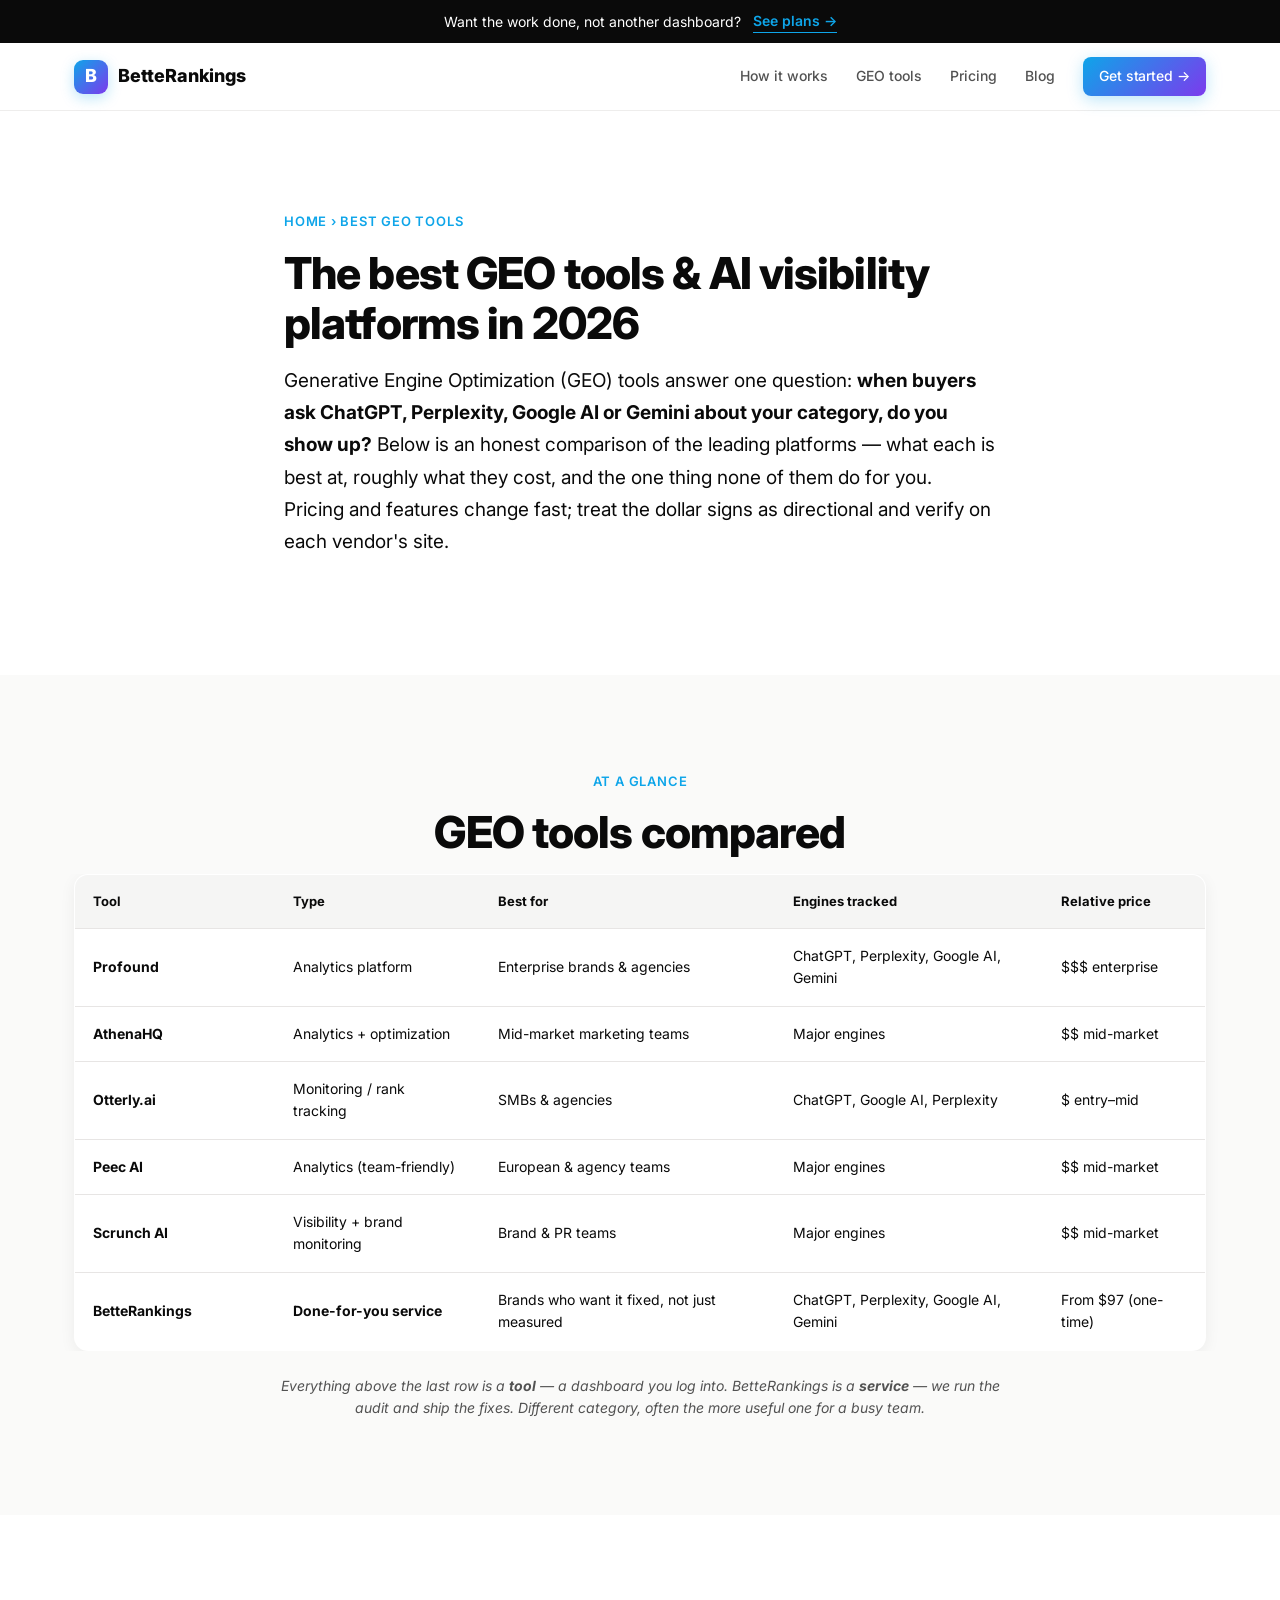
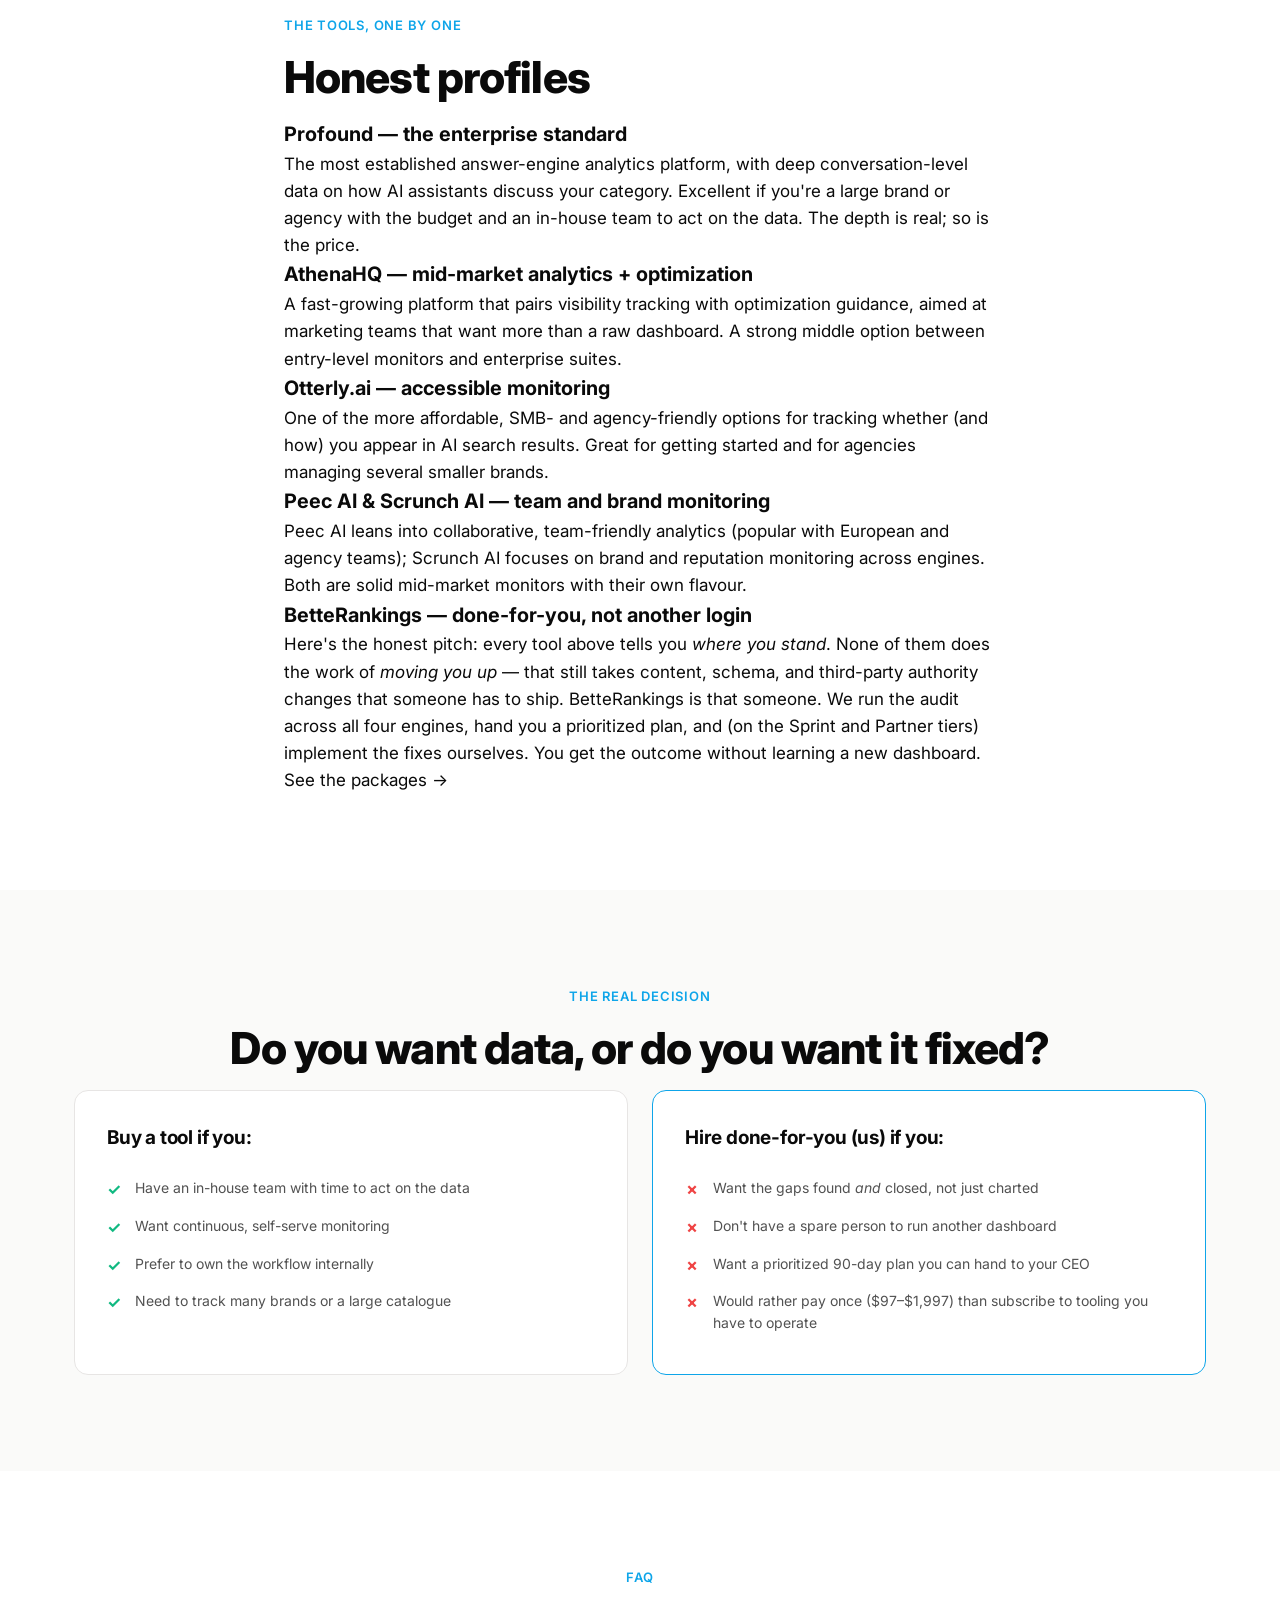
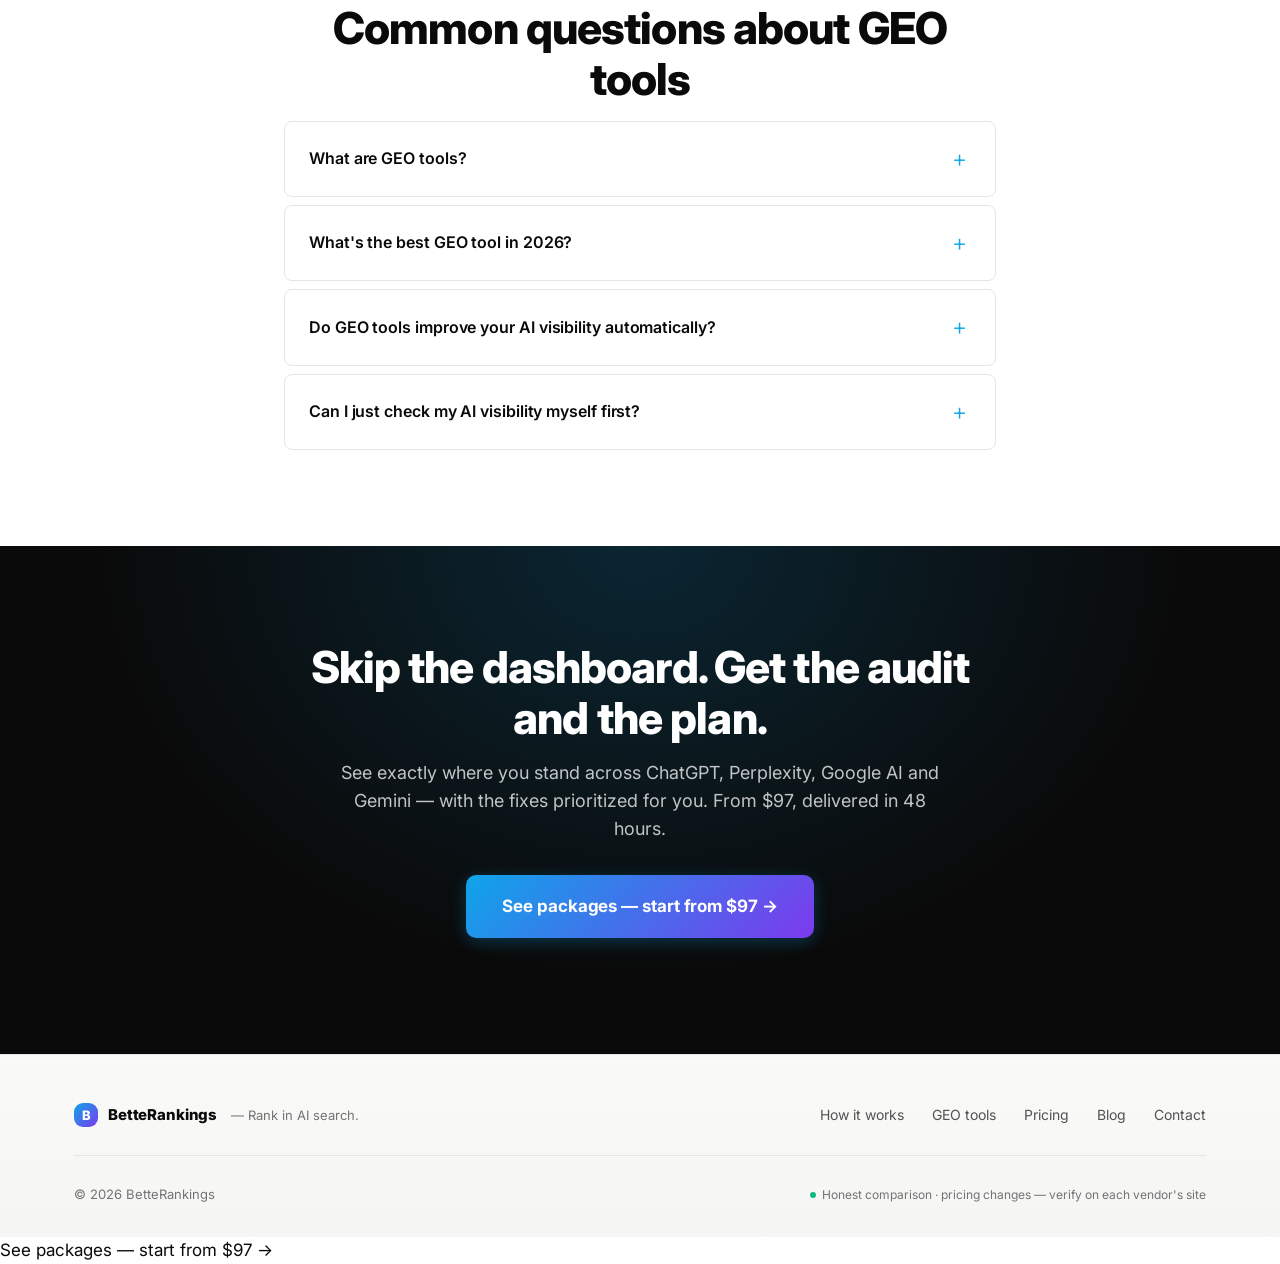
==== best-geo-tools/index.html @ 77aa75f7 "Add /best-geo-tools/ comparison hub (money page targeting 'best GEO tools' + competitor-alternative " ====
<!DOCTYPE html>
<html lang="en">
<head>
  <meta charset="UTF-8">
  <meta name="viewport" content="width=device-width, initial-scale=1.0">

  <title>Best GEO Tools &amp; AI Visibility Platforms in 2026 (Compared) | BetteRankings</title>
  <meta name="description" content="An honest comparison of the best GEO tools and AI visibility platforms in 2026 — Profound, AthenaHQ, Otterly, Peec AI, Scrunch and more — plus when a done-for-you service beats a dashboard.">
  <meta name="keywords" content="best GEO tools, AI visibility tools, generative engine optimization software, GEO platform, AI search monitoring, Profound alternative, Otterly alternative, AthenaHQ alternative">
  <meta name="author" content="Nabin Thakur">
  <meta name="robots" content="index, follow, max-image-preview:large">
  <link rel="canonical" href="https://betterankings.com/best-geo-tools/">
  <meta name="theme-color" content="#0EA5E9">

  <meta property="og:type" content="article">
  <meta property="og:site_name" content="BetteRankings">
  <meta property="og:title" content="Best GEO Tools &amp; AI Visibility Platforms in 2026 (Compared)">
  <meta property="og:description" content="An honest comparison of the leading GEO tools and AI visibility platforms — and when a done-for-you service beats a dashboard.">
  <meta property="og:url" content="https://betterankings.com/best-geo-tools/">
  <meta property="og:image" content="https://betterankings.com/assets/og-image.png">
  <meta property="og:locale" content="en_US">
  <meta name="twitter:card" content="summary_large_image">
  <meta name="twitter:title" content="Best GEO Tools &amp; AI Visibility Platforms in 2026">
  <meta name="twitter:description" content="Honest comparison of the leading GEO / AI visibility tools — plus when done-for-you beats DIY.">
  <meta name="twitter:image" content="https://betterankings.com/assets/og-image.png">

  <link rel="icon" type="image/svg+xml" href="data:image/svg+xml,%3Csvg xmlns='http://www.w3.org/2000/svg' viewBox='0 0 100 100'%3E%3Cdefs%3E%3ClinearGradient id='g' x1='0' y1='0' x2='1' y2='1'%3E%3Cstop offset='0' stop-color='%230EA5E9'/%3E%3Cstop offset='1' stop-color='%237C3AED'/%3E%3C/linearGradient%3E%3C/defs%3E%3Crect width='100' height='100' rx='22' fill='url(%23g)'/%3E%3Ctext x='50' y='68' font-size='60' text-anchor='middle' fill='white' font-family='Arial' font-weight='800'%3EB%3C/text%3E%3C/svg%3E">

  <link rel="preconnect" href="https://fonts.googleapis.com">
  <link rel="preconnect" href="https://fonts.gstatic.com" crossorigin>
  <link href="https://fonts.googleapis.com/css2?family=Inter:wght@400;500;600;700;800;900&family=JetBrains+Mono:wght@400;600&display=swap" rel="stylesheet">
  <link rel="stylesheet" href="/styles.css">

  <script type="application/ld+json">
  {
    "@context": "https://schema.org",
    "@type": "Article",
    "headline": "Best GEO Tools & AI Visibility Platforms in 2026 (Compared)",
    "description": "An honest comparison of the leading GEO tools and AI visibility platforms in 2026, and when a done-for-you service beats a dashboard.",
    "author": {"@type": "Person", "name": "Nabin Thakur", "url": "https://www.linkedin.com/in/nabinkumarseospecialist/"},
    "publisher": {"@type": "Organization", "name": "BetteRankings", "logo": {"@type": "ImageObject", "url": "https://betterankings.com/assets/logo.png"}},
    "datePublished": "2026-06-13",
    "dateModified": "2026-06-13",
    "mainEntityOfPage": "https://betterankings.com/best-geo-tools/"
  }
  </script>
  <script type="application/ld+json">
  {
    "@context": "https://schema.org",
    "@type": "FAQPage",
    "mainEntity": [
      {"@type": "Question", "name": "What are GEO tools?", "acceptedAnswer": {"@type": "Answer", "text": "GEO (Generative Engine Optimization) tools monitor and measure how a brand appears inside AI-generated answers from ChatGPT, Perplexity, Google AI Overviews and Gemini — tracking whether you're mentioned, how prominently, and which sources the engines cite. Most are analytics dashboards; the work of improving your visibility is still done by you or a service."}},
      {"@type": "Question", "name": "What is the best GEO tool in 2026?", "acceptedAnswer": {"@type": "Answer", "text": "There is no single best tool — it depends on budget and whether you want data or done-for-you work. Profound leads at the enterprise end; Otterly, Peec AI and AthenaHQ are strong for mid-market monitoring. If you want the audit run and the fixes implemented for you rather than another dashboard, a done-for-you service like BetteRankings fills that gap from $97."}},
      {"@type": "Question", "name": "Do GEO tools improve your AI visibility automatically?", "acceptedAnswer": {"@type": "Answer", "text": "No. GEO tools measure visibility; they do not fix it. Improving how AI engines cite you requires content, schema, and third-party authority work. Tools tell you where you stand; a person or service still has to ship the changes."}}
    ]
  }
  </script>
  <script type="application/ld+json">
  {
    "@context": "https://schema.org",
    "@type": "BreadcrumbList",
    "itemListElement": [
      {"@type": "ListItem", "position": 1, "name": "Home", "item": "https://betterankings.com/"},
      {"@type": "ListItem", "position": 2, "name": "Best GEO Tools", "item": "https://betterankings.com/best-geo-tools/"}
    ]
  }
  </script>
</head>
<body>

  <div class="announce-bar" role="banner">
    <span>Want the work done, not another dashboard?</span>
    <a href="/#pricing">See plans →</a>
  </div>

  <header class="site-header">
    <div class="container header-inner">
      <a href="/" class="logo" aria-label="BetteRankings home">
        <span class="logo-mark" aria-hidden="true">B</span>
        <span class="logo-text">BetteRankings</span>
      </a>
      <nav class="nav" aria-label="Primary">
        <a href="/#how">How it works</a>
        <a href="/best-geo-tools/">GEO tools</a>
        <a href="/#pricing">Pricing</a>
        <a href="/blog/">Blog</a>
        <a href="/#pricing" class="btn btn-sm btn-primary">Get started →</a>
      </nav>
    </div>
  </header>

  <main>

  <section class="section">
    <div class="container narrow">
      <nav aria-label="Breadcrumb" class="section-eyebrow"><a href="/">Home</a> › Best GEO tools</nav>
      <h1 class="section-title">The best GEO tools &amp; AI visibility platforms in 2026</h1>
      <p class="lead">Generative Engine Optimization (GEO) tools answer one question: <strong>when buyers ask ChatGPT, Perplexity, Google AI or Gemini about your category, do you show up?</strong> Below is an honest comparison of the leading platforms — what each is best at, roughly what they cost, and the one thing none of them do for you. Pricing and features change fast; treat the dollar signs as directional and verify on each vendor's site.</p>
    </div>
  </section>

  <section class="section section-alt">
    <div class="container">
      <div class="section-eyebrow centered">At a glance</div>
      <h2 class="section-title centered">GEO tools compared</h2>
      <div class="compare-wrap">
        <table class="compare-table">
          <thead>
            <tr>
              <th>Tool</th>
              <th>Type</th>
              <th>Best for</th>
              <th>Engines tracked</th>
              <th>Relative price</th>
            </tr>
          </thead>
          <tbody>
            <tr><td><strong>Profound</strong></td><td>Analytics platform</td><td>Enterprise brands &amp; agencies</td><td>ChatGPT, Perplexity, Google AI, Gemini</td><td>$$$ enterprise</td></tr>
            <tr><td><strong>AthenaHQ</strong></td><td>Analytics + optimization</td><td>Mid-market marketing teams</td><td>Major engines</td><td>$$ mid-market</td></tr>
            <tr><td><strong>Otterly.ai</strong></td><td>Monitoring / rank tracking</td><td>SMBs &amp; agencies</td><td>ChatGPT, Google AI, Perplexity</td><td>$ entry–mid</td></tr>
            <tr><td><strong>Peec AI</strong></td><td>Analytics (team-friendly)</td><td>European &amp; agency teams</td><td>Major engines</td><td>$$ mid-market</td></tr>
            <tr><td><strong>Scrunch AI</strong></td><td>Visibility + brand monitoring</td><td>Brand &amp; PR teams</td><td>Major engines</td><td>$$ mid-market</td></tr>
            <tr class="us"><td><strong>BetteRankings</strong></td><td><strong>Done-for-you service</strong></td><td>Brands who want it fixed, not just measured</td><td>ChatGPT, Perplexity, Google AI, Gemini</td><td>From $97 (one-time)</td></tr>
          </tbody>
        </table>
      </div>
      <p class="compare-footnote">Everything above the last row is a <strong>tool</strong> — a dashboard you log into. BetteRankings is a <strong>service</strong> — we run the audit and ship the fixes. Different category, often the more useful one for a busy team.</p>
    </div>
  </section>

  <section class="section">
    <div class="container narrow">
      <div class="section-eyebrow">The tools, one by one</div>
      <h2 class="section-title">Honest profiles</h2>

      <h3>Profound — the enterprise standard</h3>
      <p>The most established answer-engine analytics platform, with deep conversation-level data on how AI assistants discuss your category. Excellent if you're a large brand or agency with the budget and an in-house team to act on the data. The depth is real; so is the price.</p>

      <h3>AthenaHQ — mid-market analytics + optimization</h3>
      <p>A fast-growing platform that pairs visibility tracking with optimization guidance, aimed at marketing teams that want more than a raw dashboard. A strong middle option between entry-level monitors and enterprise suites.</p>

      <h3>Otterly.ai — accessible monitoring</h3>
      <p>One of the more affordable, SMB- and agency-friendly options for tracking whether (and how) you appear in AI search results. Great for getting started and for agencies managing several smaller brands.</p>

      <h3>Peec AI &amp; Scrunch AI — team and brand monitoring</h3>
      <p>Peec AI leans into collaborative, team-friendly analytics (popular with European and agency teams); Scrunch AI focuses on brand and reputation monitoring across engines. Both are solid mid-market monitors with their own flavour.</p>

      <h3 class="us-heading">BetteRankings — done-for-you, not another login</h3>
      <p>Here's the honest pitch: every tool above tells you <em>where you stand</em>. None of them does the work of <em>moving you up</em> — that still takes content, schema, and third-party authority changes that someone has to ship. BetteRankings is that someone. We run the audit across all four engines, hand you a prioritized plan, and (on the Sprint and Partner tiers) implement the fixes ourselves. You get the outcome without learning a new dashboard. <a href="/#pricing">See the packages →</a></p>
    </div>
  </section>

  <section class="section section-alt">
    <div class="container">
      <div class="section-eyebrow centered">The real decision</div>
      <h2 class="section-title centered">Do you want data, or do you want it fixed?</h2>
      <div class="for-grid">
        <article class="for-card for-yes">
          <h3>Buy a tool if you:</h3>
          <ul>
            <li>Have an in-house team with time to act on the data</li>
            <li>Want continuous, self-serve monitoring</li>
            <li>Prefer to own the workflow internally</li>
            <li>Need to track many brands or a large catalogue</li>
          </ul>
        </article>
        <article class="for-card for-no" style="border-color:var(--color-accent,#0EA5E9)">
          <h3>Hire done-for-you (us) if you:</h3>
          <ul>
            <li>Want the gaps found <em>and</em> closed, not just charted</li>
            <li>Don't have a spare person to run another dashboard</li>
            <li>Want a prioritized 90-day plan you can hand to your CEO</li>
            <li>Would rather pay once ($97–$1,997) than subscribe to tooling you have to operate</li>
          </ul>
        </article>
      </div>
    </div>
  </section>

  <section class="section">
    <div class="container narrow">
      <div class="section-eyebrow centered">FAQ</div>
      <h2 class="section-title centered">Common questions about GEO tools</h2>
      <div class="faq-list">
        <details class="faq-item"><summary>What are GEO tools?</summary><p>GEO (Generative Engine Optimization) tools monitor how your brand appears inside AI-generated answers — whether you're mentioned, how prominently, and which sources the engines cite. Most are analytics dashboards; improving your visibility is still done by you or a service. New to the concept? Start with <a href="/blog/what-is-geo.html">our GEO explainer</a>.</p></details>
        <details class="faq-item"><summary>What's the best GEO tool in 2026?</summary><p>It depends on budget and whether you want data or done-for-you work. Profound leads the enterprise end; Otterly, Peec AI and AthenaHQ are strong mid-market monitors. If you want the audit run and fixes shipped rather than another login, a done-for-you service like BetteRankings fills that gap from $97.</p></details>
        <details class="faq-item"><summary>Do GEO tools improve your AI visibility automatically?</summary><p>No — they measure, they don't fix. Raising how AI engines cite you takes content, schema, and authority work that a person or service still has to ship. See <a href="/blog/geo-vs-traditional-seo.html">GEO vs traditional SEO</a> for how the work differs.</p></details>
        <details class="faq-item"><summary>Can I just check my AI visibility myself first?</summary><p>Yes — here's a <a href="/blog/how-to-check-chatgpt-mentions-your-brand.html">5-minute manual test</a>. For a structured read across all four engines with a scored report, the $97 Snapshot does it for you in 48 hours.</p></details>
      </div>
    </div>
  </section>

  <section id="final-cta" class="section section-dark">
    <div class="container narrow">
      <div class="cta-stack">
        <h2 class="section-title light">Skip the dashboard. Get the audit and the plan.</h2>
        <p class="section-sub light">See exactly where you stand across ChatGPT, Perplexity, Google AI and Gemini — with the fixes prioritized for you. From $97, delivered in 48 hours.</p>
        <a href="/#pricing" class="btn btn-primary btn-lg cta-stack-btn">See packages — start from $97 →</a>
      </div>
    </div>
  </section>

  </main>

  <footer class="site-footer">
    <div class="container">
      <div class="footer-inner">
        <div class="footer-brand">
          <span class="logo-mark small" aria-hidden="true">B</span>
          <strong>BetteRankings</strong>
          <span class="footer-tag">— Rank in AI search.</span>
        </div>
        <nav class="footer-nav" aria-label="Footer">
          <a href="/#how">How it works</a>
          <a href="/best-geo-tools/">GEO tools</a>
          <a href="/#pricing">Pricing</a>
          <a href="/blog/">Blog</a>
          <a href="mailto:hello@betterankings.com">Contact</a>
        </nav>
      </div>
      <div class="footer-copy">
        <span class="footer-copy-left">© 2026 BetteRankings</span>
        <span class="footer-trust-mini"><span class="dot"></span> Honest comparison · pricing changes — verify on each vendor's site</span>
      </div>
    </div>
  </footer>

  <a href="/#pricing" class="mobile-sticky-cta" aria-label="See pricing">
    <span>See packages — start from $97 →</span>
  </a>

  <script src="/script.js"></script>
</body>
</html>
---- styles.css ----
/* =============================================================
   BetteRankings — premium SaaS-grade design system
   Single stylesheet, no preprocessor needed.
   ============================================================= */

/* === Design tokens === */
:root {
  --color-bg: #ffffff;
  --color-bg-alt: #fafaf9;
  --color-bg-soft: #f5f5f4;
  --color-bg-dark: #0a0a0a;
  --color-bg-deeper: #050505;
  --color-text: #0a0a0a;
  --color-text-muted: #525252;
  --color-text-soft: #737373;
  --color-text-light: #ffffff;
  --color-text-light-muted: rgba(255,255,255,0.75);
  --color-accent: #0ea5e9;
  --color-accent-hover: #0284c7;
  --color-accent-2: #7c3aed;
  --color-grad: linear-gradient(135deg, #0ea5e9 0%, #7c3aed 100%);
  --color-grad-soft: linear-gradient(135deg, rgba(14,165,233,0.08) 0%, rgba(124,58,237,0.08) 100%);
  --color-border: #e7e5e4;
  --color-border-strong: #d6d3d1;
  --color-border-dark: #262626;
  --color-success: #10b981;
  --color-amber: #f59e0b;
  --shadow-sm: 0 1px 2px rgba(0,0,0,0.04);
  --shadow-md: 0 4px 16px rgba(0,0,0,0.06);
  --shadow-lg: 0 16px 48px rgba(0,0,0,0.08);
  --shadow-xl: 0 24px 64px rgba(0,0,0,0.12);
  --shadow-glow: 0 12px 40px rgba(14,165,233,0.18);
  --radius: 14px;
  --radius-sm: 8px;
  --radius-lg: 20px;
  --container: 1180px;
  --container-narrow: 760px;
  --ease: cubic-bezier(0.4, 0, 0.2, 1);
}

/* === Accessibility === */
.visually-hidden {
  position: absolute; width: 1px; height: 1px; padding: 0; margin: -1px;
  overflow: hidden; clip: rect(0, 0, 0, 0); white-space: nowrap; border: 0;
}

/* === Reset === */
*, *::before, *::after { box-sizing: border-box; }
* { margin: 0; padding: 0; }
html { scroll-behavior: smooth; -webkit-text-size-adjust: 100%; scroll-padding-top: 80px; }
:target { scroll-margin-top: 80px; }
section[id] { scroll-margin-top: 80px; }
body {
  font-family: 'Inter', -apple-system, BlinkMacSystemFont, 'Segoe UI', sans-serif;
  font-size: 17px;
  line-height: 1.6;
  color: var(--color-text);
  background: var(--color-bg);
  -webkit-font-smoothing: antialiased;
  -moz-osx-font-smoothing: grayscale;
  overflow-x: hidden;
}
img { max-width: 100%; display: block; }
a { color: inherit; text-decoration: none; }
button { font: inherit; cursor: pointer; border: none; background: none; }

/* === Layout === */
.container { max-width: var(--container); margin: 0 auto; padding: 0 24px; }
.container.narrow { max-width: var(--container-narrow); }
.section { padding: 96px 0; }
.section-alt { background: var(--color-bg-alt); }
.section-dark { background: var(--color-bg-dark); color: var(--color-text-light); position: relative; }
.section-dark::before {
  content: ''; position: absolute; inset: 0;
  background: radial-gradient(ellipse at top, rgba(14,165,233,0.18), transparent 60%);
  pointer-events: none;
}
.section-dark > * { position: relative; }
.centered { text-align: center; }

/* === Typography === */
.section-eyebrow {
  display: inline-block;
  font-size: 13px;
  font-weight: 600;
  letter-spacing: 0.06em;
  text-transform: uppercase;
  color: var(--color-accent);
  margin-bottom: 16px;
}
.section-eyebrow.centered { display: block; }
.section-title {
  font-size: clamp(28px, 4vw, 44px);
  font-weight: 800;
  letter-spacing: -0.02em;
  line-height: 1.15;
  margin-bottom: 16px;
}
.section-title.light { color: var(--color-text-light); }
.section-title.centered { text-align: center; }
.section-sub {
  font-size: 18px;
  color: var(--color-text-muted);
  margin: 0 auto 56px;
  max-width: 680px;
  line-height: 1.55;
}
.section-sub.light { color: var(--color-text-light-muted); }
.section-sub.centered { text-align: center; }
.lead {
  font-size: 19px;
  line-height: 1.7;
  color: var(--color-text);
  margin-bottom: 20px;
}
.lead.centered { text-align: center; }
.grad-text {
  background: var(--color-grad);
  -webkit-background-clip: text;
  background-clip: text;
  -webkit-text-fill-color: transparent;
  color: transparent;
}

/* === Announcement bar === */
.announce-bar {
  background: var(--color-bg-dark);
  color: white;
  text-align: center;
  font-size: 14px;
  padding: 10px 16px;
  display: flex;
  justify-content: center;
  align-items: center;
  gap: 12px;
  flex-wrap: wrap;
}
.announce-bar a {
  color: var(--color-accent);
  font-weight: 600;
  border-bottom: 1px solid currentColor;
}

/* === Header === */
.site-header {
  position: sticky;
  top: 0;
  z-index: 100;
  background: rgba(255,255,255,0.88);
  backdrop-filter: saturate(180%) blur(14px);
  -webkit-backdrop-filter: saturate(180%) blur(14px);
  border-bottom: 1px solid rgba(231,229,228,0.7);
  transition: box-shadow 0.2s ease, background 0.2s ease;
}
.site-header:hover { background: rgba(255,255,255,0.95); }
.header-inner {
  display: flex;
  align-items: center;
  justify-content: space-between;
  padding: 14px 24px;
  max-width: var(--container);
  margin: 0 auto;
}
.logo {
  display: flex;
  align-items: center;
  gap: 10px;
  font-weight: 800;
  font-size: 18px;
  letter-spacing: -0.01em;
  transition: opacity 0.2s;
}
.logo:hover { opacity: 0.85; }
.logo-mark {
  display: inline-flex;
  align-items: center;
  justify-content: center;
  width: 34px;
  height: 34px;
  background: var(--color-grad);
  color: white;
  border-radius: 9px;
  font-weight: 800;
  font-size: 18px;
  box-shadow: 0 4px 14px rgba(14,165,233,0.28);
  transition: transform 0.2s, box-shadow 0.2s;
}
.logo:hover .logo-mark { transform: rotate(-4deg); box-shadow: 0 6px 18px rgba(14,165,233,0.35); }
.logo-mark.small { width: 24px; height: 24px; font-size: 13px; box-shadow: none; }
.nav { display: flex; align-items: center; gap: 28px; }
.nav a {
  font-weight: 500;
  font-size: 14px;
  color: var(--color-text-muted);
  transition: color 0.2s;
  position: relative;
}
.nav a:not(.btn)::after {
  content: '';
  position: absolute;
  bottom: -4px;
  left: 0;
  width: 0;
  height: 2px;
  background: var(--color-grad);
  transition: width 0.25s var(--ease);
  border-radius: 2px;
}
.nav a:not(.btn):hover { color: var(--color-text); }
.nav a:not(.btn):hover::after { width: 100%; }

/* Hamburger toggle — animated to X when open */
.nav-toggle {
  display: none;
  width: 40px;
  height: 40px;
  border-radius: 8px;
  position: relative;
  background: transparent;
  cursor: pointer;
  transition: background 0.2s;
}
.nav-toggle:hover { background: var(--color-bg-soft); }
.nav-toggle span {
  position: absolute;
  left: 50%;
  width: 20px;
  height: 2px;
  background: var(--color-text);
  border-radius: 2px;
  transform: translateX(-50%);
  transition: transform 0.25s var(--ease), opacity 0.15s, top 0.25s var(--ease);
}
.nav-toggle span:nth-child(1) { top: 13px; }
.nav-toggle span:nth-child(2) { top: 19px; }
.nav-toggle span:nth-child(3) { top: 25px; }
.nav-toggle[aria-expanded="true"] span:nth-child(1) { top: 19px; transform: translateX(-50%) rotate(45deg); }
.nav-toggle[aria-expanded="true"] span:nth-child(2) { opacity: 0; }
.nav-toggle[aria-expanded="true"] span:nth-child(3) { top: 19px; transform: translateX(-50%) rotate(-45deg); }

/* === Buttons === */
.btn {
  display: inline-flex;
  align-items: center;
  justify-content: center;
  gap: 8px;
  padding: 12px 22px;
  font-weight: 600;
  font-size: 15px;
  border-radius: 10px;
  transition: all 0.2s var(--ease);
  cursor: pointer;
  white-space: nowrap;
  letter-spacing: -0.005em;
}
.btn-sm { padding: 8px 16px; font-size: 14px; border-radius: 8px; }
.btn-lg { padding: 16px 28px; font-size: 16px; }
.btn-block { width: 100%; }
.btn-primary {
  background: var(--color-grad);
  color: white !important;
  box-shadow: 0 4px 16px rgba(14,165,233,0.28);
  border: none;
  text-decoration: none;
}
.btn-primary:hover { transform: translateY(-2px); box-shadow: 0 12px 32px rgba(14,165,233,0.4); color: white !important; }
.btn-primary:active { transform: translateY(0); box-shadow: 0 4px 12px rgba(14,165,233,0.3); }
.btn-primary:focus-visible { outline: 3px solid rgba(14,165,233,0.4); outline-offset: 2px; }
.btn-secondary {
  background: var(--color-text);
  color: white !important;
  border: none;
  text-decoration: none;
}
.btn-secondary:hover { background: #1a1a1a; transform: translateY(-2px); box-shadow: var(--shadow-md); color: white !important; }
.btn-secondary:active { transform: translateY(0); }
.btn-secondary:focus-visible { outline: 3px solid rgba(0,0,0,0.4); outline-offset: 2px; }
.btn-ghost {
  background: rgba(255,255,255,0.6);
  color: var(--color-text);
  border: 1px solid var(--color-border-strong);
}
.btn-ghost:hover { background: white; border-color: var(--color-text); transform: translateY(-1px); }

/* === HERO === */
.hero {
  position: relative;
  padding: 80px 0 96px;
  overflow: hidden;
}
.hero-bg {
  position: absolute;
  inset: 0;
  background:
    radial-gradient(ellipse 1000px 400px at 30% 0%, rgba(14,165,233,0.10), transparent 50%),
    radial-gradient(ellipse 800px 400px at 90% 30%, rgba(124,58,237,0.10), transparent 50%),
    linear-gradient(180deg, #fafaf9 0%, #ffffff 60%);
  z-index: 0;
}
.hero-grid {
  position: relative;
  z-index: 1;
  display: grid;
  grid-template-columns: 1.2fr 1fr;
  gap: 64px;
  align-items: center;
}
.hero-eyebrow {
  display: inline-flex;
  align-items: center;
  gap: 8px;
  padding: 6px 14px;
  background: white;
  color: var(--color-text);
  border: 1px solid var(--color-border);
  border-radius: 999px;
  font-size: 13px;
  font-weight: 600;
  letter-spacing: 0.01em;
  margin-bottom: 24px;
  box-shadow: var(--shadow-sm);
}
.hero-eyebrow .dot {
  width: 8px;
  height: 8px;
  border-radius: 50%;
  background: var(--color-success);
  box-shadow: 0 0 0 3px rgba(16,185,129,0.2);
  animation: pulse 2s infinite;
}
@keyframes pulse {
  0%, 100% { box-shadow: 0 0 0 3px rgba(16,185,129,0.2); }
  50% { box-shadow: 0 0 0 6px rgba(16,185,129,0.0); }
}
.hero-title {
  font-size: clamp(34px, 5.2vw, 60px);
  font-weight: 800;
  letter-spacing: -0.03em;
  line-height: 1.05;
  margin-bottom: 24px;
}
.hero-subtitle {
  font-size: 20px;
  color: var(--color-text-muted);
  margin-bottom: 36px;
  line-height: 1.55;
  max-width: 560px;
}
.hero-ctas {
  display: flex;
  gap: 12px;
  flex-wrap: wrap;
  margin-bottom: 32px;
}
.hero-meta {
  display: flex;
  flex-wrap: wrap;
  gap: 24px;
  font-size: 14px;
  color: var(--color-text-muted);
}
.hero-meta-item {
  display: inline-flex;
  align-items: center;
  gap: 6px;
}
.hero-meta-item .check {
  color: var(--color-success);
  font-weight: 700;
}

/* === Hero card (CSS-only "report preview") === */
.hero-card {
  background: white;
  border: 1px solid var(--color-border);
  border-radius: var(--radius-lg);
  padding: 28px;
  box-shadow: var(--shadow-xl);
  position: relative;
  transform: rotate(1.5deg);
  transition: transform 0.4s var(--ease), box-shadow 0.4s var(--ease);
  animation: cardFloat 6s ease-in-out infinite;
}
.hero-card:hover {
  transform: rotate(0deg) translateY(-4px) scale(1.02);
  box-shadow: 0 32px 80px rgba(14,165,233,0.18);
  animation-play-state: paused;
}
@keyframes cardFloat {
  0%, 100% { transform: rotate(1.5deg) translateY(0); }
  50% { transform: rotate(1.5deg) translateY(-8px); }
}
@keyframes shimmer {
  0% { background-position: -200% 0; }
  100% { background-position: 200% 0; }
}
.hero-card::after {
  content: '';
  position: absolute;
  inset: 0;
  border-radius: var(--radius-lg);
  background: linear-gradient(110deg, transparent 30%, rgba(255,255,255,0.4) 50%, transparent 70%);
  background-size: 200% 100%;
  animation: shimmer 6s ease-in-out infinite;
  pointer-events: none;
  opacity: 0.4;
}
@media (prefers-reduced-motion: reduce) {
  .hero-card { animation: none; }
  .hero-card::after { animation: none; opacity: 0; }
}
.hero-card::before {
  content: '';
  position: absolute;
  top: -1px; left: -1px; right: -1px;
  height: 6px;
  background: var(--color-grad);
  border-radius: var(--radius-lg) var(--radius-lg) 0 0;
}
.hc-header {
  display: flex;
  justify-content: space-between;
  align-items: center;
  margin-bottom: 24px;
  padding-top: 4px;
}
.hc-title {
  font-size: 13px;
  font-weight: 600;
  color: var(--color-text-muted);
  text-transform: uppercase;
  letter-spacing: 0.06em;
}
.hc-badge {
  font-size: 10px;
  font-weight: 700;
  letter-spacing: 0.1em;
  background: var(--color-bg-soft);
  color: var(--color-text-muted);
  padding: 4px 8px;
  border-radius: 4px;
}
.hc-score {
  text-align: center;
  margin-bottom: 28px;
  padding: 16px;
  background: var(--color-grad-soft);
  border-radius: var(--radius);
}
.hc-score-num {
  font-family: 'JetBrains Mono', monospace;
  font-size: 56px;
  font-weight: 800;
  letter-spacing: -0.04em;
  line-height: 1;
  background: var(--color-grad);
  -webkit-background-clip: text;
  background-clip: text;
  -webkit-text-fill-color: transparent;
  color: transparent;
}
.hc-score-num small {
  font-size: 24px;
  color: var(--color-text-muted);
  -webkit-text-fill-color: var(--color-text-muted);
  font-weight: 600;
}
.hc-score-label {
  font-size: 13px;
  color: var(--color-text-muted);
  margin-top: 4px;
  font-weight: 500;
}
.hc-bars { display: grid; gap: 12px; margin-bottom: 20px; }
.hc-bar {
  display: grid;
  grid-template-columns: 90px 1fr 36px;
  align-items: center;
  gap: 10px;
  font-size: 12px;
}
.hc-bar-label { color: var(--color-text-muted); font-weight: 500; }
.hc-bar-track {
  height: 6px;
  background: var(--color-bg-soft);
  border-radius: 999px;
  overflow: hidden;
}
.hc-bar-fill {
  display: block;
  height: 100%;
  width: var(--w);
  background: var(--color-grad);
  border-radius: 999px;
  animation: fillIn 1.5s var(--ease) forwards;
  transform-origin: left center;
}
@keyframes fillIn {
  from { transform: scaleX(0); }
  to { transform: scaleX(1); }
}
.hc-bar-val { font-family: 'JetBrains Mono', monospace; font-weight: 600; font-size: 11px; text-align: right; }
.hc-foot {
  display: flex;
  gap: 8px;
  flex-wrap: wrap;
  padding-top: 16px;
  border-top: 1px solid var(--color-border);
}
.hc-tag {
  font-size: 11px;
  font-weight: 600;
  background: var(--color-bg-soft);
  color: var(--color-text-muted);
  padding: 4px 10px;
  border-radius: 999px;
  letter-spacing: 0.02em;
}

/* === Trust strip === */
.trust-strip {
  padding: 40px 0;
  background: white;
  border-top: 1px solid var(--color-border);
  border-bottom: 1px solid var(--color-border);
}
.trust-headline {
  text-align: center;
  font-size: 13px;
  color: var(--color-text-soft);
  text-transform: uppercase;
  letter-spacing: 0.08em;
  font-weight: 600;
  margin-bottom: 24px;
}
.trust-grid {
  display: grid;
  grid-template-columns: repeat(auto-fit, minmax(180px, 1fr));
  gap: 32px;
}
.trust-item { text-align: center; }
.trust-num {
  font-size: 36px;
  font-weight: 800;
  letter-spacing: -0.02em;
  background: var(--color-grad);
  -webkit-background-clip: text;
  background-clip: text;
  -webkit-text-fill-color: transparent;
  color: transparent;
  line-height: 1;
  margin-bottom: 8px;
  font-family: 'Inter', sans-serif;
}
.trust-label {
  font-size: 13px;
  color: var(--color-text-muted);
  font-weight: 500;
  line-height: 1.4;
}

/* === Steps (How it works) === */
.steps-grid {
  display: grid;
  grid-template-columns: repeat(auto-fit, minmax(260px, 1fr));
  gap: 24px;
  position: relative;
}
.step {
  padding: 32px;
  background: white;
  border: 1px solid var(--color-border);
  border-radius: var(--radius);
  position: relative;
  transition: transform 0.2s var(--ease), box-shadow 0.2s;
}
.step:hover { transform: translateY(-2px); box-shadow: var(--shadow-md); }
.step-num {
  font-family: 'JetBrains Mono', monospace;
  font-size: 14px;
  font-weight: 700;
  background: var(--color-grad);
  -webkit-background-clip: text;
  background-clip: text;
  -webkit-text-fill-color: transparent;
  color: transparent;
  margin-bottom: 12px;
  letter-spacing: 0.04em;
}
.step h3 {
  font-size: 19px;
  font-weight: 700;
  margin-bottom: 10px;
  letter-spacing: -0.01em;
}
.step p {
  color: var(--color-text-muted);
  font-size: 15px;
  line-height: 1.55;
}

/* === Metrics grid === */
.metrics-grid {
  display: grid;
  grid-template-columns: repeat(auto-fit, minmax(240px, 1fr));
  gap: 20px;
}
.metric-card {
  padding: 28px;
  background: white;
  border: 1px solid var(--color-border);
  border-radius: var(--radius);
  transition: all 0.25s var(--ease);
}
.metric-card:hover {
  transform: translateY(-4px);
  box-shadow: var(--shadow-md);
  border-color: rgba(14,165,233,0.3);
}
.metric-num {
  font-family: 'JetBrains Mono', monospace;
  font-size: 13px;
  font-weight: 600;
  background: var(--color-grad);
  -webkit-background-clip: text;
  background-clip: text;
  -webkit-text-fill-color: transparent;
  color: transparent;
  margin-bottom: 16px;
  letter-spacing: 0.05em;
}
.metric-card h3 { font-size: 19px; font-weight: 700; margin-bottom: 8px; letter-spacing: -0.01em; }
.metric-card p { color: var(--color-text-muted); font-size: 15px; line-height: 1.55; }

/* === Pricing === */
.pricing-grid {
  display: grid;
  grid-template-columns: repeat(auto-fit, minmax(260px, 1fr));
  gap: 20px;
  align-items: stretch;
}
.pricing-grid.pricing-4col {
  grid-template-columns: repeat(4, 1fr);
}
@media (max-width: 1080px) {
  .pricing-grid.pricing-4col { grid-template-columns: repeat(2, 1fr); }
}
@media (max-width: 560px) {
  .pricing-grid.pricing-4col { grid-template-columns: 1fr; }
}
/* keep buy buttons aligned across cards despite variable-length copy */
.price-outcome { min-height: 68px; }
.price-guarantee { min-height: 50px; }
.trust-badges svg, .announce-bar svg { width: 15px; height: 15px; vertical-align: -3px; margin-right: 4px; opacity: 0.85; }
.price-card {
  padding: 32px 24px;
  background: white;
  border: 1px solid var(--color-border);
  border-radius: var(--radius);
  display: flex;
  flex-direction: column;
  position: relative;
  transition: all 0.25s var(--ease);
}
.price-card:hover {
  transform: translateY(-2px);
  box-shadow: var(--shadow-lg);
  border-color: var(--color-border-strong);
}
.price-card-featured {
  border: 2px solid transparent;
  background:
    linear-gradient(white, white) padding-box,
    var(--color-grad) border-box;
  box-shadow: var(--shadow-glow);
}
.price-card-featured:hover { box-shadow: 0 24px 64px rgba(14,165,233,0.25); }
.price-badge {
  position: absolute;
  top: -12px;
  left: 50%;
  transform: translateX(-50%);
  background: var(--color-grad);
  color: white;
  padding: 5px 14px;
  border-radius: 999px;
  font-size: 11px;
  font-weight: 700;
  letter-spacing: 0.06em;
  text-transform: uppercase;
  box-shadow: 0 4px 12px rgba(14,165,233,0.4);
}
.price-tier {
  font-size: 12px;
  font-weight: 600;
  text-transform: uppercase;
  letter-spacing: 0.06em;
  color: var(--color-accent);
  margin-bottom: 8px;
}
.price-name {
  font-size: 20px;
  font-weight: 700;
  letter-spacing: -0.01em;
  margin-bottom: 12px;
}
.price-amount {
  font-size: 38px;
  font-weight: 800;
  letter-spacing: -0.02em;
  margin-bottom: 4px;
  line-height: 1;
}
.price-unit {
  font-size: 14px;
  color: var(--color-text-muted);
  font-weight: 500;
  margin-left: 6px;
}
.price-outcome {
  font-size: 14px;
  color: var(--color-text);
  font-weight: 500;
  line-height: 1.5;
  margin: 12px 0 20px;
  padding-bottom: 16px;
  border-bottom: 1px solid var(--color-border);
}
.price-features {
  list-style: none;
  margin: 0 0 16px;
  flex-grow: 1;
}
.price-features li {
  padding: 7px 0 7px 22px;
  position: relative;
  font-size: 13px;
  color: var(--color-text-muted);
  line-height: 1.5;
}
.price-features li::before {
  content: '';
  position: absolute;
  left: 0;
  top: 13px;
  width: 14px;
  height: 14px;
  background: rgba(16,185,129,0.12);
  border-radius: 50%;
}
.price-features li::after {
  content: '✓';
  position: absolute;
  left: 3px;
  top: 8px;
  color: var(--color-success);
  font-size: 10px;
  font-weight: 700;
}
.price-guarantee {
  font-size: 12px;
  background: rgba(16,185,129,0.08);
  color: var(--color-text);
  border-left: 3px solid var(--color-success);
  padding: 10px 12px;
  margin: 12px 0;
  border-radius: 0 6px 6px 0;
  line-height: 1.5;
}
.paypal-form { width: 100%; }
.price-fineprint {
  font-size: 11px;
  color: var(--color-text-muted);
  text-align: center;
  margin-top: 10px;
  font-style: italic;
}

/* === Real audit example section === */
.audit-example-grid {
  display: grid;
  grid-template-columns: repeat(auto-fit, minmax(320px, 1fr));
  gap: 20px;
  margin-bottom: 32px;
}
.probe-card {
  background: white;
  border: 1px solid var(--color-border);
  border-radius: var(--radius);
  padding: 24px;
  display: flex;
  flex-direction: column;
  gap: 16px;
  position: relative;
  overflow: hidden;
  transition: transform 0.2s, box-shadow 0.2s;
}
.probe-card:hover { transform: translateY(-2px); box-shadow: var(--shadow-md); }
.probe-card::before {
  content: '';
  position: absolute;
  top: 0; left: 0; bottom: 0;
  width: 4px;
}
.probe-fail::before { background: #ef4444; }
.probe-partial::before { background: var(--color-amber); }
.probe-win::before { background: var(--color-success); }
.probe-header {
  display: flex;
  justify-content: space-between;
  align-items: center;
  flex-wrap: wrap;
  gap: 8px;
}
.probe-engine {
  font-size: 11px;
  text-transform: uppercase;
  letter-spacing: 0.06em;
  font-weight: 700;
  color: var(--color-text-muted);
}
.probe-status {
  font-size: 11px;
  font-weight: 700;
  padding: 4px 10px;
  border-radius: 999px;
  text-transform: uppercase;
  letter-spacing: 0.04em;
}
.probe-status.fail { background: rgba(239,68,68,0.1); color: #ef4444; }
.probe-status.partial { background: rgba(245,158,11,0.12); color: #d97706; }
.probe-status.win { background: rgba(16,185,129,0.12); color: var(--color-success); }
.probe-query {
  font-family: 'JetBrains Mono', monospace;
  font-size: 13px;
  background: var(--color-bg-soft);
  padding: 10px 12px;
  border-radius: 8px;
  color: var(--color-text);
  border-left: 3px solid var(--color-accent);
}
.probe-result {
  border: 1px solid var(--color-border);
  border-radius: 10px;
  padding: 16px;
  background: var(--color-bg-alt);
}
.probe-answer {
  font-size: 14px;
  color: var(--color-text);
  line-height: 1.55;
  margin-bottom: 12px;
  font-style: italic;
}
.probe-answer strong { font-style: normal; background: rgba(14,165,233,0.12); padding: 1px 4px; border-radius: 3px; }
.probe-cited { display: flex; flex-wrap: wrap; gap: 6px; align-items: center; padding-top: 10px; border-top: 1px dashed var(--color-border); }
.probe-tag {
  font-size: 11px;
  font-weight: 700;
  text-transform: uppercase;
  letter-spacing: 0.04em;
  color: var(--color-text-soft);
}
.cited-source {
  font-size: 11px;
  font-family: 'JetBrains Mono', monospace;
  background: white;
  border: 1px solid var(--color-border);
  padding: 3px 8px;
  border-radius: 4px;
  color: var(--color-text-muted);
}
.probe-finding {
  font-size: 13px;
  line-height: 1.55;
  padding: 12px 14px;
  background: rgba(14,165,233,0.05);
  border-radius: 8px;
  color: var(--color-text);
}
.probe-finding strong { color: var(--color-accent); }
.example-summary {
  text-align: center;
  padding: 24px;
  background: var(--color-grad-soft);
  border-radius: var(--radius);
  border: 1px solid rgba(14,165,233,0.2);
}
.example-summary p { font-size: 16px; color: var(--color-text); margin-bottom: 12px; line-height: 1.6; }

/* === 90-day journey timeline === */
.journey-timeline {
  position: relative;
  display: grid;
  gap: 24px;
  max-width: 880px;
  margin: 0 auto;
  padding: 16px 0;
}
.journey-line {
  position: absolute;
  left: 32px;
  top: 24px;
  bottom: 24px;
  width: 2px;
  background: linear-gradient(180deg, var(--color-accent) 0%, var(--color-accent-2) 100%);
  border-radius: 2px;
  opacity: 0.3;
  z-index: 0;
}
.journey-step {
  position: relative;
  background: white;
  border: 1px solid var(--color-border);
  border-radius: var(--radius);
  padding: 20px 24px 20px 80px;
  box-shadow: var(--shadow-sm);
  transition: transform 0.2s, box-shadow 0.2s;
  z-index: 1;
}
.journey-step:hover { transform: translateX(4px); box-shadow: var(--shadow-md); border-color: rgba(14,165,233,0.3); }
.journey-step h3 { font-size: 17px; font-weight: 700; margin-bottom: 6px; letter-spacing: -0.01em; }
.journey-step p { font-size: 14px; color: var(--color-text-muted); line-height: 1.55; margin: 0; }
.journey-marker {
  position: absolute;
  left: 16px;
  top: 18px;
  width: 36px;
  height: 36px;
  background: var(--color-grad);
  color: white;
  border-radius: 50%;
  display: flex;
  align-items: center;
  justify-content: center;
  font-weight: 800;
  font-size: 11px;
  letter-spacing: -0.01em;
  font-family: 'JetBrains Mono', monospace;
  box-shadow: 0 4px 12px rgba(14,165,233,0.3);
  border: 3px solid white;
}
.journey-step-final { border-color: rgba(16,185,129,0.4); background: linear-gradient(90deg, rgba(16,185,129,0.04), white); }
.journey-step-final .journey-marker { background: linear-gradient(135deg, var(--color-success) 0%, var(--color-accent-2) 100%); }

/* === Comparison table === */
.compare-wrap {
  overflow-x: auto;
  margin: 0 -16px 24px;
  padding: 0 16px;
  -webkit-overflow-scrolling: touch;
}
.compare-table {
  width: 100%;
  min-width: 720px;
  border-collapse: collapse;
  background: white;
  border-radius: var(--radius);
  overflow: hidden;
  border: 1px solid var(--color-border);
  box-shadow: var(--shadow-md);
}
.compare-table th, .compare-table td {
  padding: 16px 18px;
  text-align: left;
  font-size: 14px;
  border-bottom: 1px solid var(--color-border);
}
.compare-table th {
  background: var(--color-bg-soft);
  font-weight: 700;
  color: var(--color-text);
  font-size: 13px;
  text-transform: none;
  letter-spacing: 0;
}
.compare-table th small { display: block; font-size: 11px; color: var(--color-text-soft); font-weight: 500; margin-top: 2px; }
.compare-table td:first-child { font-weight: 600; color: var(--color-text); width: 200px; }
.compare-table th.us, .compare-table td.us {
  background: linear-gradient(180deg, rgba(14,165,233,0.08), rgba(124,58,237,0.04));
  color: var(--color-text);
  position: relative;
}
.compare-table th.us::after {
  content: '★';
  display: block;
  font-size: 10px;
  margin-top: 2px;
  background: var(--color-grad);
  -webkit-background-clip: text;
  background-clip: text;
  -webkit-text-fill-color: transparent;
}
.compare-table tr:last-child td { border-bottom: none; }
.compare-table tr:hover td { background: rgba(14,165,233,0.02); }
.compare-table tr:hover td.us { background: linear-gradient(180deg, rgba(14,165,233,0.12), rgba(124,58,237,0.06)); }
.compare-footnote {
  text-align: center;
  font-size: 14px;
  color: var(--color-text-muted);
  font-style: italic;
  max-width: 720px;
  margin: 0 auto;
}

/* === Trust badges row (under pricing) === */
.trust-badges {
  display: flex;
  flex-wrap: wrap;
  justify-content: center;
  gap: 16px;
  margin-top: 40px;
  padding-top: 32px;
  border-top: 1px solid var(--color-border);
}
.tb {
  font-size: 13px;
  color: var(--color-text-muted);
  font-weight: 500;
  display: inline-flex;
  align-items: center;
  gap: 6px;
}

/* === Testimonials === */
.testimonial-grid {
  display: grid;
  grid-template-columns: repeat(auto-fit, minmax(280px, 1fr));
  gap: 24px;
}
.testimonial {
  padding: 32px 28px;
  background: white;
  border: 1px solid var(--color-border);
  border-radius: var(--radius);
  position: relative;
  transition: transform 0.2s var(--ease), box-shadow 0.2s;
}
.testimonial:hover { transform: translateY(-2px); box-shadow: var(--shadow-md); }
.quote-mark {
  font-family: Georgia, serif;
  font-size: 64px;
  color: var(--color-accent);
  opacity: 0.2;
  line-height: 0.5;
  position: absolute;
  top: 28px;
  left: 24px;
}
.testimonial blockquote {
  font-size: 15px;
  line-height: 1.6;
  color: var(--color-text);
  margin: 32px 0 24px;
  position: relative;
  z-index: 1;
}
.t-author {
  display: flex;
  align-items: center;
  gap: 12px;
  padding-top: 16px;
  border-top: 1px solid var(--color-border);
}
.t-avatar {
  width: 44px;
  height: 44px;
  border-radius: 50%;
  background: var(--color-grad);
  color: white;
  display: flex;
  align-items: center;
  justify-content: center;
  font-weight: 700;
  font-size: 14px;
  letter-spacing: -0.01em;
  flex-shrink: 0;
}
.t-name { font-size: 14px; font-weight: 700; }
.t-role { font-size: 13px; color: var(--color-text-muted); }

/* === Who it's for === */
.for-grid {
  display: grid;
  grid-template-columns: repeat(auto-fit, minmax(320px, 1fr));
  gap: 24px;
}
.for-card {
  padding: 32px;
  border-radius: var(--radius);
  border: 1px solid var(--color-border);
  background: white;
  transition: transform 0.2s var(--ease), box-shadow 0.2s;
}
.for-card:hover { transform: translateY(-2px); box-shadow: var(--shadow-md); }
.for-card h3 { font-size: 19px; margin-bottom: 16px; font-weight: 700; letter-spacing: -0.01em; }
.for-card ul { list-style: none; }
.for-card li {
  padding: 8px 0 8px 28px;
  position: relative;
  font-size: 14px;
  line-height: 1.55;
  color: var(--color-text-muted);
}
.for-yes li::before {
  content: '✓';
  position: absolute;
  left: 0; top: 8px;
  color: var(--color-success);
  font-weight: 700;
  font-size: 16px;
}
.for-no li::before {
  content: '✗';
  position: absolute;
  left: 0; top: 8px;
  color: #ef4444;
  font-weight: 700;
  font-size: 16px;
}
.fit-trigger {
  margin-top: 16px;
  padding: 12px 14px;
  background: rgba(14,165,233,0.08);
  border-left: 3px solid var(--color-accent);
  border-radius: 0 6px 6px 0;
  font-size: 13px;
  color: var(--color-text);
  line-height: 1.5;
}

/* === Guarantee card === */
.guarantee-card {
  padding: 40px;
  background: white;
  border: 1px solid var(--color-border);
  border-radius: var(--radius-lg);
  text-align: center;
  box-shadow: var(--shadow-md);
  position: relative;
  overflow: hidden;
}
.guarantee-card::before {
  content: '';
  position: absolute;
  top: 0; left: 0; right: 0;
  height: 4px;
  background: var(--color-grad);
}
.guarantee-icon {
  display: inline-flex;
  align-items: center;
  justify-content: center;
  width: 56px;
  height: 56px;
  background: var(--color-grad);
  color: white;
  border-radius: 50%;
  font-size: 26px;
  font-weight: 700;
  margin-bottom: 16px;
  box-shadow: var(--shadow-glow);
}
.guarantee-card h3 { font-size: 22px; font-weight: 700; margin-bottom: 16px; letter-spacing: -0.01em; }
.guarantee-card p { color: var(--color-text-muted); margin-bottom: 12px; line-height: 1.6; font-size: 16px; }
.guarantee-card p:last-child { margin-bottom: 0; }

/* === About — professional, trust-first layout === */
.about-grid {
  display: grid;
  grid-template-columns: 120px 1fr;
  gap: 32px;
  align-items: flex-start;
}
.about-photo {
  position: relative;
  width: 100px;
  height: 100px;
  flex-shrink: 0;
  aspect-ratio: 1 / 1;
  margin-top: 8px;
}
.about-photo::before {
  content: '';
  position: absolute;
  inset: -4px;
  border-radius: 50%;
  background: var(--color-grad);
  opacity: 0.2;
  z-index: 0;
  animation: cardFloat 8s ease-in-out infinite;
}
.about-photo::after {
  content: '✓';
  position: absolute;
  bottom: 0;
  right: 0;
  width: 26px;
  height: 26px;
  background: var(--color-success);
  color: white;
  border-radius: 50%;
  display: flex;
  align-items: center;
  justify-content: center;
  font-size: 13px;
  font-weight: 700;
  border: 2px solid white;
  z-index: 2;
  box-shadow: 0 2px 6px rgba(0,0,0,0.12);
}
.founder-photo,
.photo-placeholder {
  position: relative;
  z-index: 1;
  width: 100px;
  height: 100px;
  border-radius: 50%;
  display: block;
  box-shadow: var(--shadow-md);
  border: 3px solid white;
  background: var(--color-bg-soft);
}
.founder-photo {
  object-fit: cover;
  object-position: center 30%;
}
.photo-placeholder {
  background: var(--color-grad);
  color: white;
  display: flex;
  align-items: center;
  justify-content: center;
  font-size: 32px;
  font-weight: 800;
  letter-spacing: -0.02em;
}
.founder-credentials {
  display: flex;
  flex-wrap: wrap;
  gap: 6px;
  margin: 12px 0 16px;
}
.cred {
  display: inline-flex;
  align-items: center;
  gap: 6px;
  padding: 4px 10px;
  background: var(--color-bg-soft);
  border: 1px solid var(--color-border);
  border-radius: 999px;
  font-size: 12px;
  font-weight: 600;
  color: var(--color-text-muted);
  letter-spacing: 0.01em;
}
.cred svg { width: 12px; height: 12px; flex-shrink: 0; }
.cred-accent { color: var(--color-accent); border-color: rgba(14,165,233,0.3); background: rgba(14,165,233,0.06); }

/* === Final CTA — flex stack for guaranteed alignment === */
.cta-stack {
  display: flex;
  flex-direction: column;
  align-items: center;
  justify-content: center;
  text-align: center;
  gap: 0;
  max-width: 720px;
  margin: 0 auto;
}
.cta-stack .section-title {
  margin-bottom: 16px;
  margin-left: auto;
  margin-right: auto;
}
.cta-stack .section-sub {
  margin: 0 auto 32px;
  max-width: 620px;
}
.cta-stack-btn {
  padding: 18px 36px;
  font-size: 17px;
  font-weight: 700;
  margin: 0 auto 20px;
  min-width: 240px;
  align-self: center;
  display: inline-flex;
}
.cta-stack .form-fineprint {
  margin: 0 auto;
  text-align: center;
}
@media (max-width: 480px) {
  .cta-stack-btn {
    min-width: 0;
    width: 100%;
    max-width: 320px;
    padding: 16px 24px;
  }
}
.about-text p { margin-bottom: 16px; color: var(--color-text-muted); font-size: 17px; }
.link-arrow {
  color: var(--color-accent);
  font-weight: 600;
  border-bottom: 1px solid currentColor;
  transition: color 0.2s;
}
.link-arrow:hover { color: var(--color-accent-hover); }

/* === FAQ === */
.faq-list { display: grid; gap: 8px; }
.faq-item {
  border: 1px solid var(--color-border);
  border-radius: var(--radius-sm);
  background: white;
  overflow: hidden;
  transition: border-color 0.2s;
}
.faq-item:hover { border-color: var(--color-border-strong); }
.faq-item[open] { border-color: var(--color-accent); }
.faq-item summary {
  padding: 18px 24px;
  font-weight: 600;
  font-size: 16px;
  cursor: pointer;
  list-style: none;
  display: flex;
  justify-content: space-between;
  align-items: center;
  transition: background 0.2s;
  letter-spacing: -0.005em;
}
.faq-item summary::-webkit-details-marker { display: none; }
.faq-item summary::after {
  content: '+';
  font-size: 24px;
  font-weight: 300;
  color: var(--color-accent);
  transition: transform 0.2s var(--ease);
  width: 24px;
  text-align: center;
}
.faq-item[open] summary::after { transform: rotate(45deg); }
.faq-item summary:hover { background: var(--color-bg-alt); }
.faq-item p { padding: 0 24px 20px; color: var(--color-text-muted); line-height: 1.6; font-size: 15px; }

/* === Footer === */
.site-footer {
  padding: 48px 0 32px;
  background: linear-gradient(180deg, var(--color-bg-alt) 0%, var(--color-bg-soft) 100%);
  border-top: 1px solid var(--color-border);
  font-size: 14px;
  color: var(--color-text-muted);
}
.footer-inner {
  display: flex;
  justify-content: space-between;
  align-items: center;
  flex-wrap: wrap;
  gap: 24px;
  margin-bottom: 28px;
  padding-bottom: 28px;
  border-bottom: 1px solid var(--color-border);
}
.footer-brand {
  display: inline-flex;
  align-items: center;
  gap: 10px;
  font-size: 15px;
}
.footer-brand strong { color: var(--color-text); font-weight: 800; letter-spacing: -0.01em; }
.footer-tag { color: var(--color-text-soft); margin-left: 4px; font-size: 13px; }
.footer-nav { display: flex; gap: 28px; flex-wrap: wrap; align-items: center; }
.footer-nav a {
  position: relative;
  transition: color 0.2s;
}
.footer-nav a:hover { color: var(--color-accent); }
.footer-copy {
  font-size: 13px;
  color: var(--color-text-soft);
  display: flex;
  justify-content: space-between;
  align-items: center;
  flex-wrap: wrap;
  gap: 12px;
}
.footer-copy-left { display: inline-flex; align-items: center; gap: 12px; }
.footer-trust-mini {
  display: inline-flex;
  align-items: center;
  gap: 6px;
  font-size: 12px;
  color: var(--color-text-soft);
}
.footer-trust-mini .dot {
  width: 6px;
  height: 6px;
  border-radius: 50%;
  background: var(--color-success);
}

/* === Responsive === */
@media (max-width: 968px) {
  .hero-grid { grid-template-columns: 1fr; gap: 48px; }
  .hero-card { transform: none; max-width: 480px; margin: 0 auto; }
  .pricing-grid.pricing-4col { grid-template-columns: repeat(2, 1fr); }
  .audit-example-grid { grid-template-columns: 1fr; }
  .compare-table { font-size: 13px; }
  .compare-table th, .compare-table td { padding: 12px 14px; }
}
@media (max-width: 768px) {
  .section { padding: 64px 0; }
  .hero { padding: 56px 0 64px; }
  .hero-title { font-size: clamp(28px, 8vw, 40px); }
  .hero-ctas { flex-direction: column; align-items: stretch; }
  .hero-ctas .btn { width: 100%; }
  .hero-meta { flex-direction: column; gap: 12px; }
  .nav-toggle { display: block; }
  .nav {
    display: none;
    position: absolute;
    top: 64px;
    left: 0; right: 0;
    flex-direction: column;
    background: white;
    border-bottom: 1px solid var(--color-border);
    padding: 16px 24px;
    gap: 14px;
  }
  .nav.open {
    display: flex;
    box-shadow: 0 16px 48px rgba(0,0,0,0.12);
    border-radius: 0 0 16px 16px;
    padding: 24px 24px 32px;
    gap: 4px;
    animation: navSlideDown 0.25s var(--ease);
  }
  .nav.open a {
    padding: 14px 16px;
    border-radius: 10px;
    font-size: 16px;
    font-weight: 600;
    color: var(--color-text);
    transition: background 0.2s;
  }
  .nav.open a:not(.btn):hover {
    background: var(--color-bg-soft);
  }
  .nav.open a:not(.btn)::after { display: none; }
  .nav.open a.btn {
    margin-top: 12px;
    padding: 16px;
    font-size: 16px;
    text-align: center;
    justify-content: center;
  }
  @keyframes navSlideDown {
    from { opacity: 0; transform: translateY(-8px); }
    to { opacity: 1; transform: translateY(0); }
  }
  .pricing-grid.pricing-4col { grid-template-columns: 1fr; }
  .price-card-featured { transform: none; }

  /* About — center photo on mobile, smaller size */
  .about-grid {
    grid-template-columns: 1fr;
    text-align: center;
    gap: 20px;
    justify-items: center;
  }
  .about-photo {
    width: 90px;
    height: 90px;
    margin: 0 auto;
  }
  .founder-photo,
  .photo-placeholder {
    width: 90px;
    height: 90px;
    margin: 0 auto;
  }
  .photo-placeholder {
    font-size: 28px;
  }
  .about-photo::after {
    width: 22px;
    height: 22px;
    font-size: 11px;
  }
  .about-text {
    text-align: center;
  }
  .founder-credentials {
    justify-content: center;
  }

  .footer-inner { flex-direction: column; text-align: center; }
  .announce-bar { flex-direction: column; gap: 4px; padding: 8px 16px; font-size: 13px; }
}
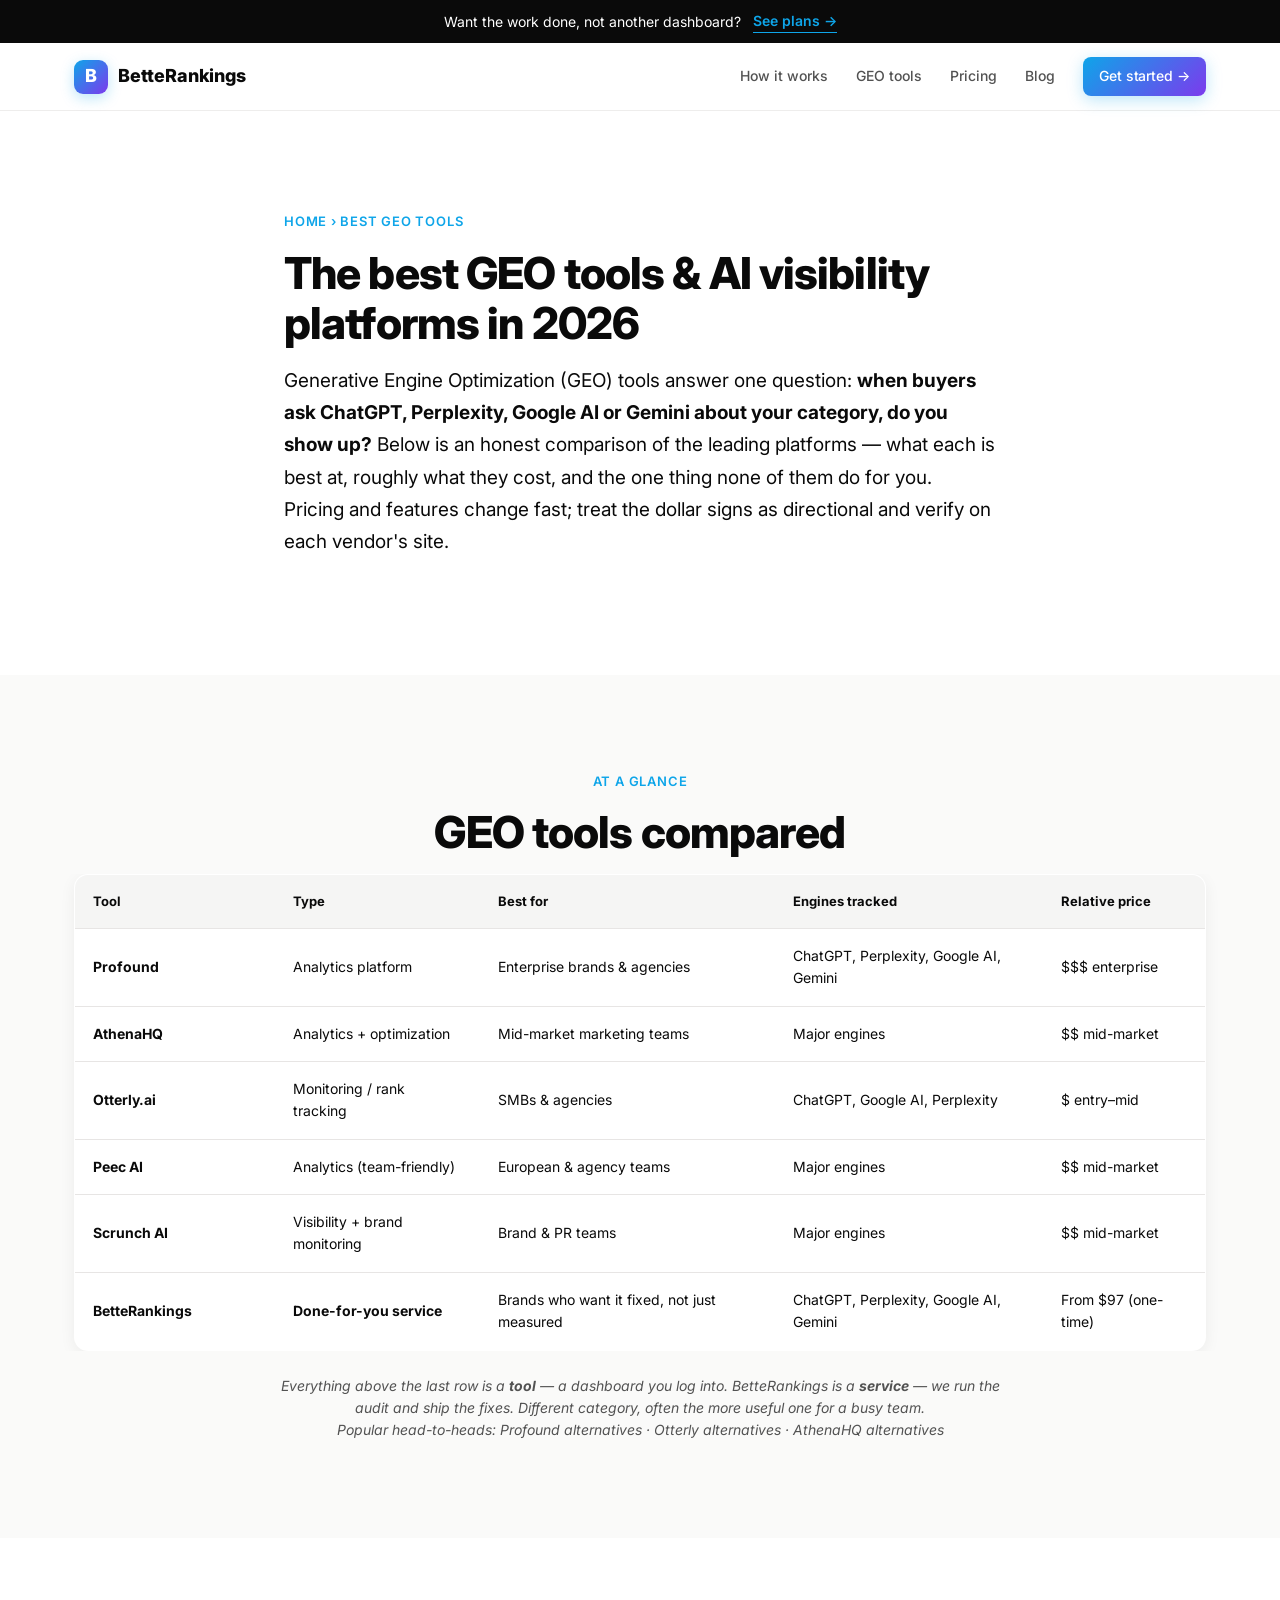
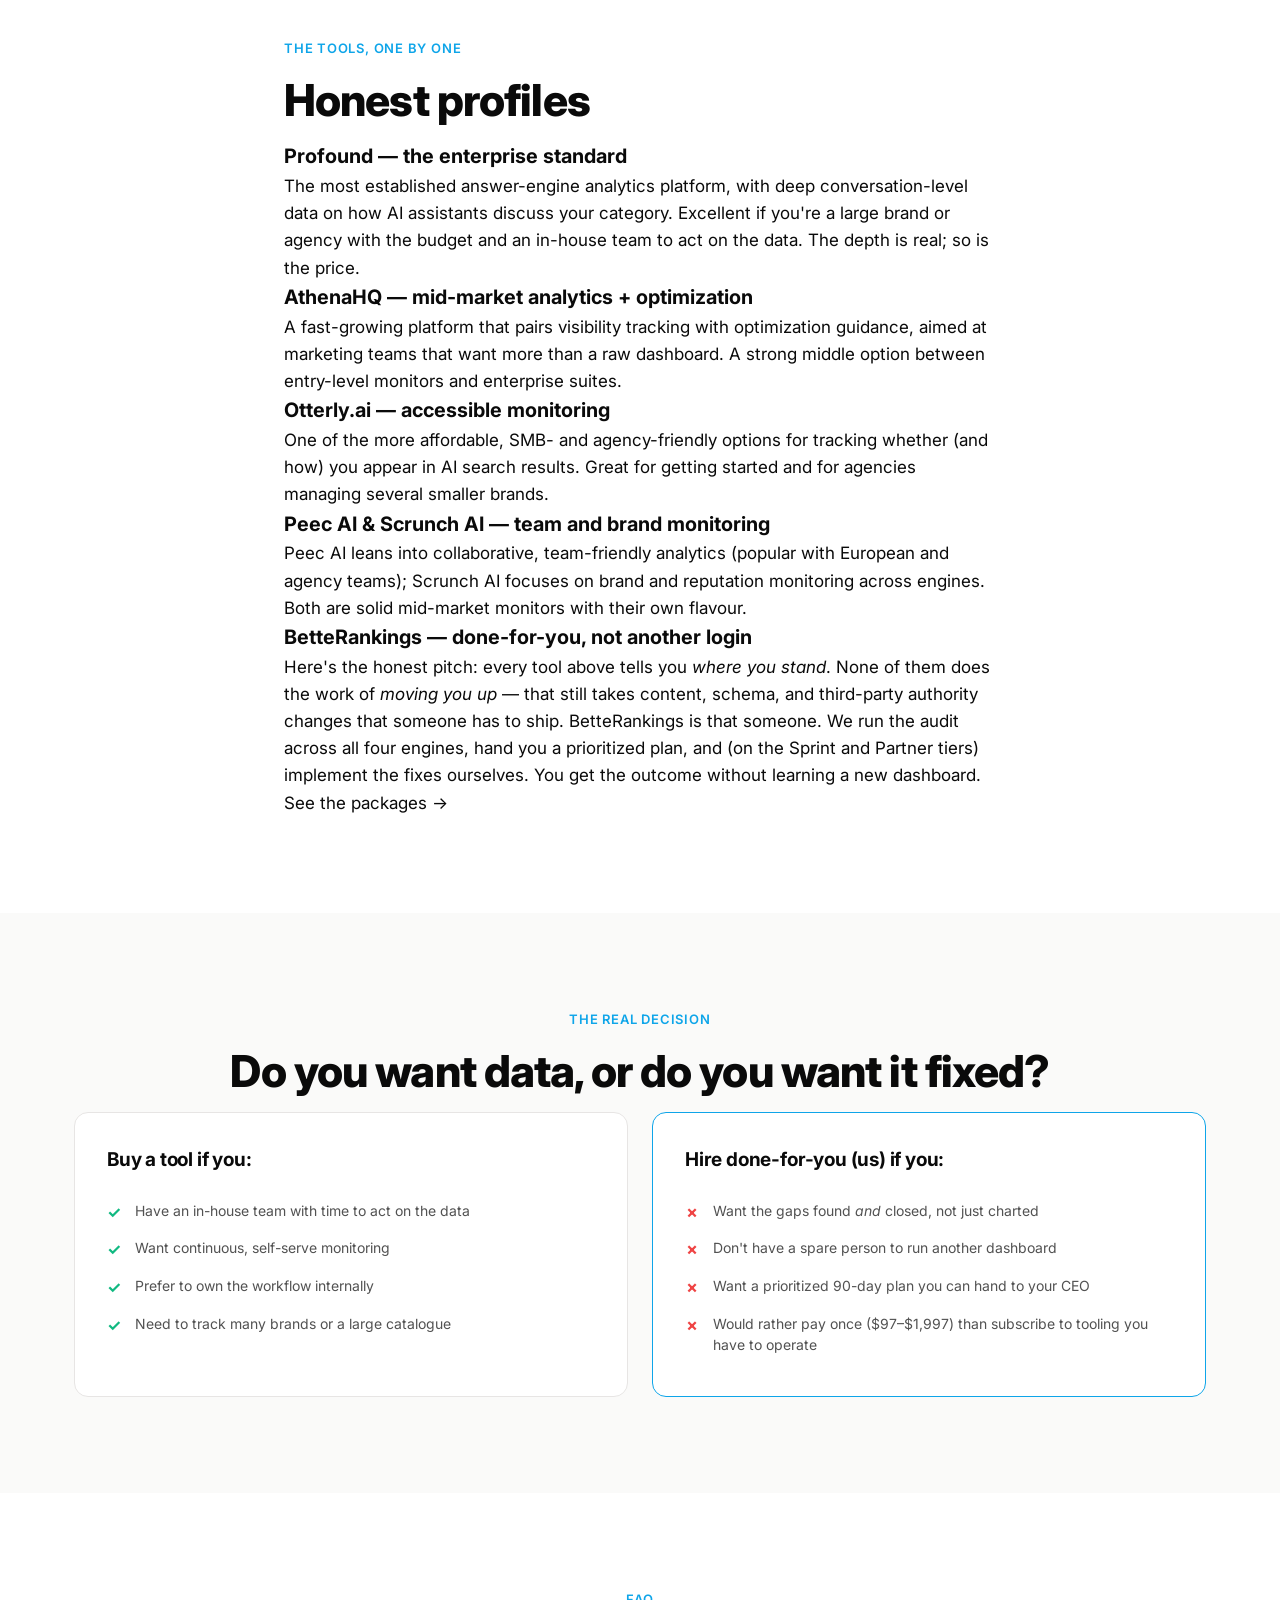
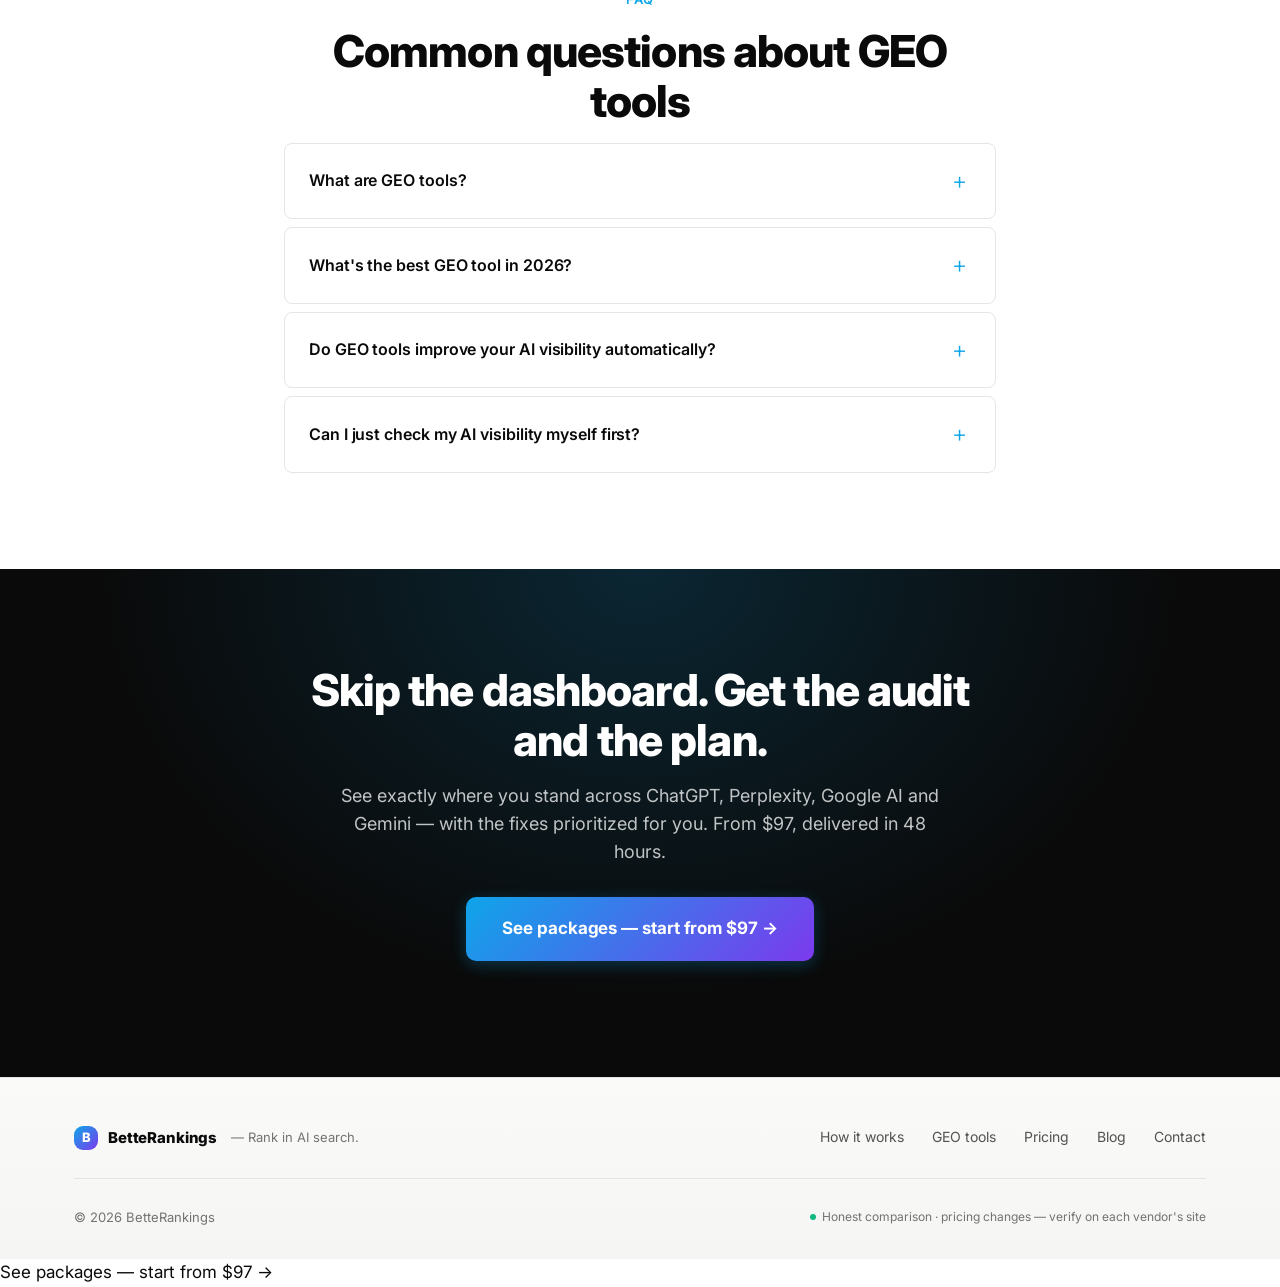
==== commit 6ad1b848: "Add 3 high-intent competitor-alternative pages (Profound, Otterly, AthenaHQ), each differentiated; a" ====
--- a/best-geo-tools/index.html
+++ b/best-geo-tools/index.html
@@ -125,6 +125,7 @@
         </table>
       </div>
       <p class="compare-footnote">Everything above the last row is a <strong>tool</strong> — a dashboard you log into. BetteRankings is a <strong>service</strong> — we run the audit and ship the fixes. Different category, often the more useful one for a busy team.</p>
+      <p class="compare-footnote">Popular head-to-heads: <a href="/alternatives/profound/">Profound alternatives</a> · <a href="/alternatives/otterly/">Otterly alternatives</a> · <a href="/alternatives/athena/">AthenaHQ alternatives</a></p>
     </div>
   </section>
 
--- a/styles.css
+++ b/styles.css
@@ -652,6 +652,9 @@
 .price-outcome { min-height: 68px; }
 .price-guarantee { min-height: 50px; }
 .trust-badges svg, .announce-bar svg { width: 15px; height: 15px; vertical-align: -3px; margin-right: 4px; opacity: 0.85; }
+.check-list { list-style: none; margin: 18px 0 0; padding: 0; }
+.check-list li { position: relative; padding: 8px 0 8px 30px; font-size: 16px; color: var(--color-text, #1a2233); line-height: 1.55; }
+.check-list li::before { content: '\2713'; position: absolute; left: 0; top: 8px; width: 20px; height: 20px; line-height: 20px; text-align: center; font-size: 12px; font-weight: 700; color: #fff; background: linear-gradient(135deg, #0EA5E9, #7C3AED); border-radius: 50%; }
 .price-card {
   padding: 32px 24px;
   background: white;
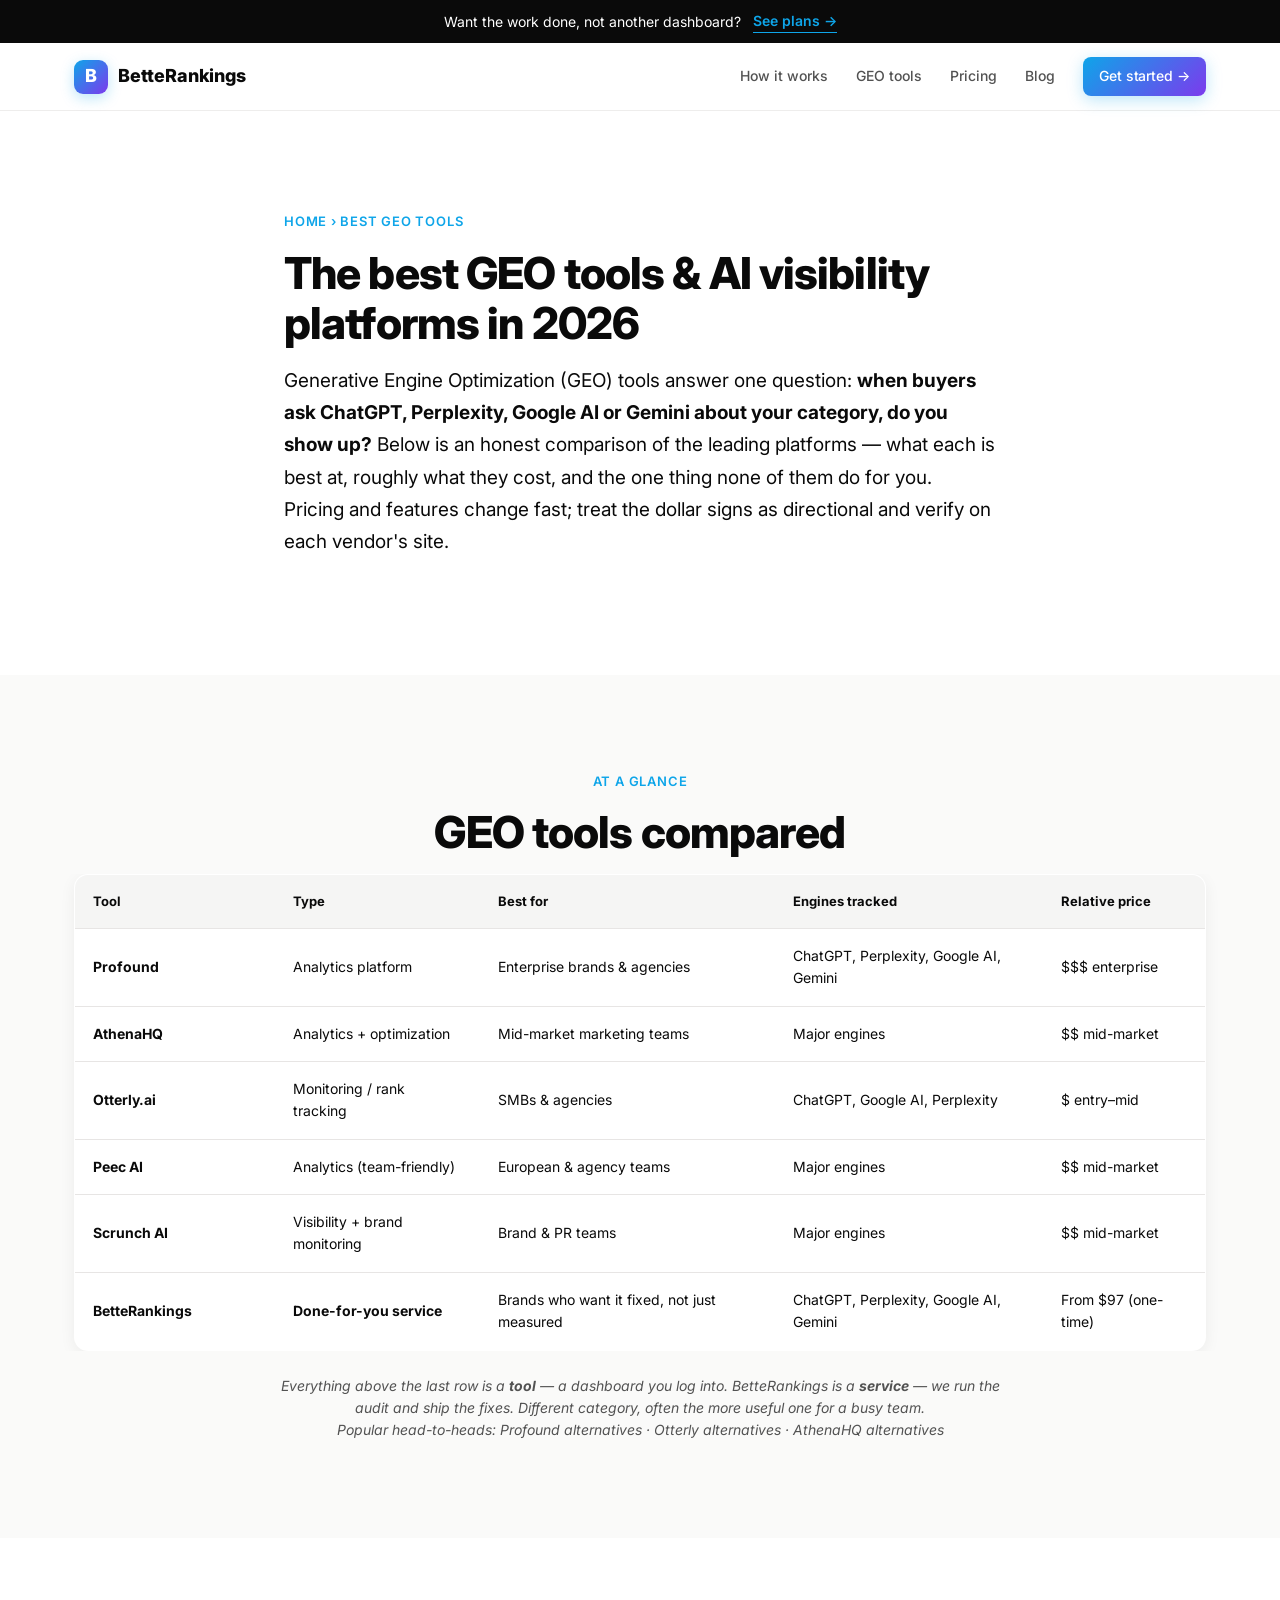
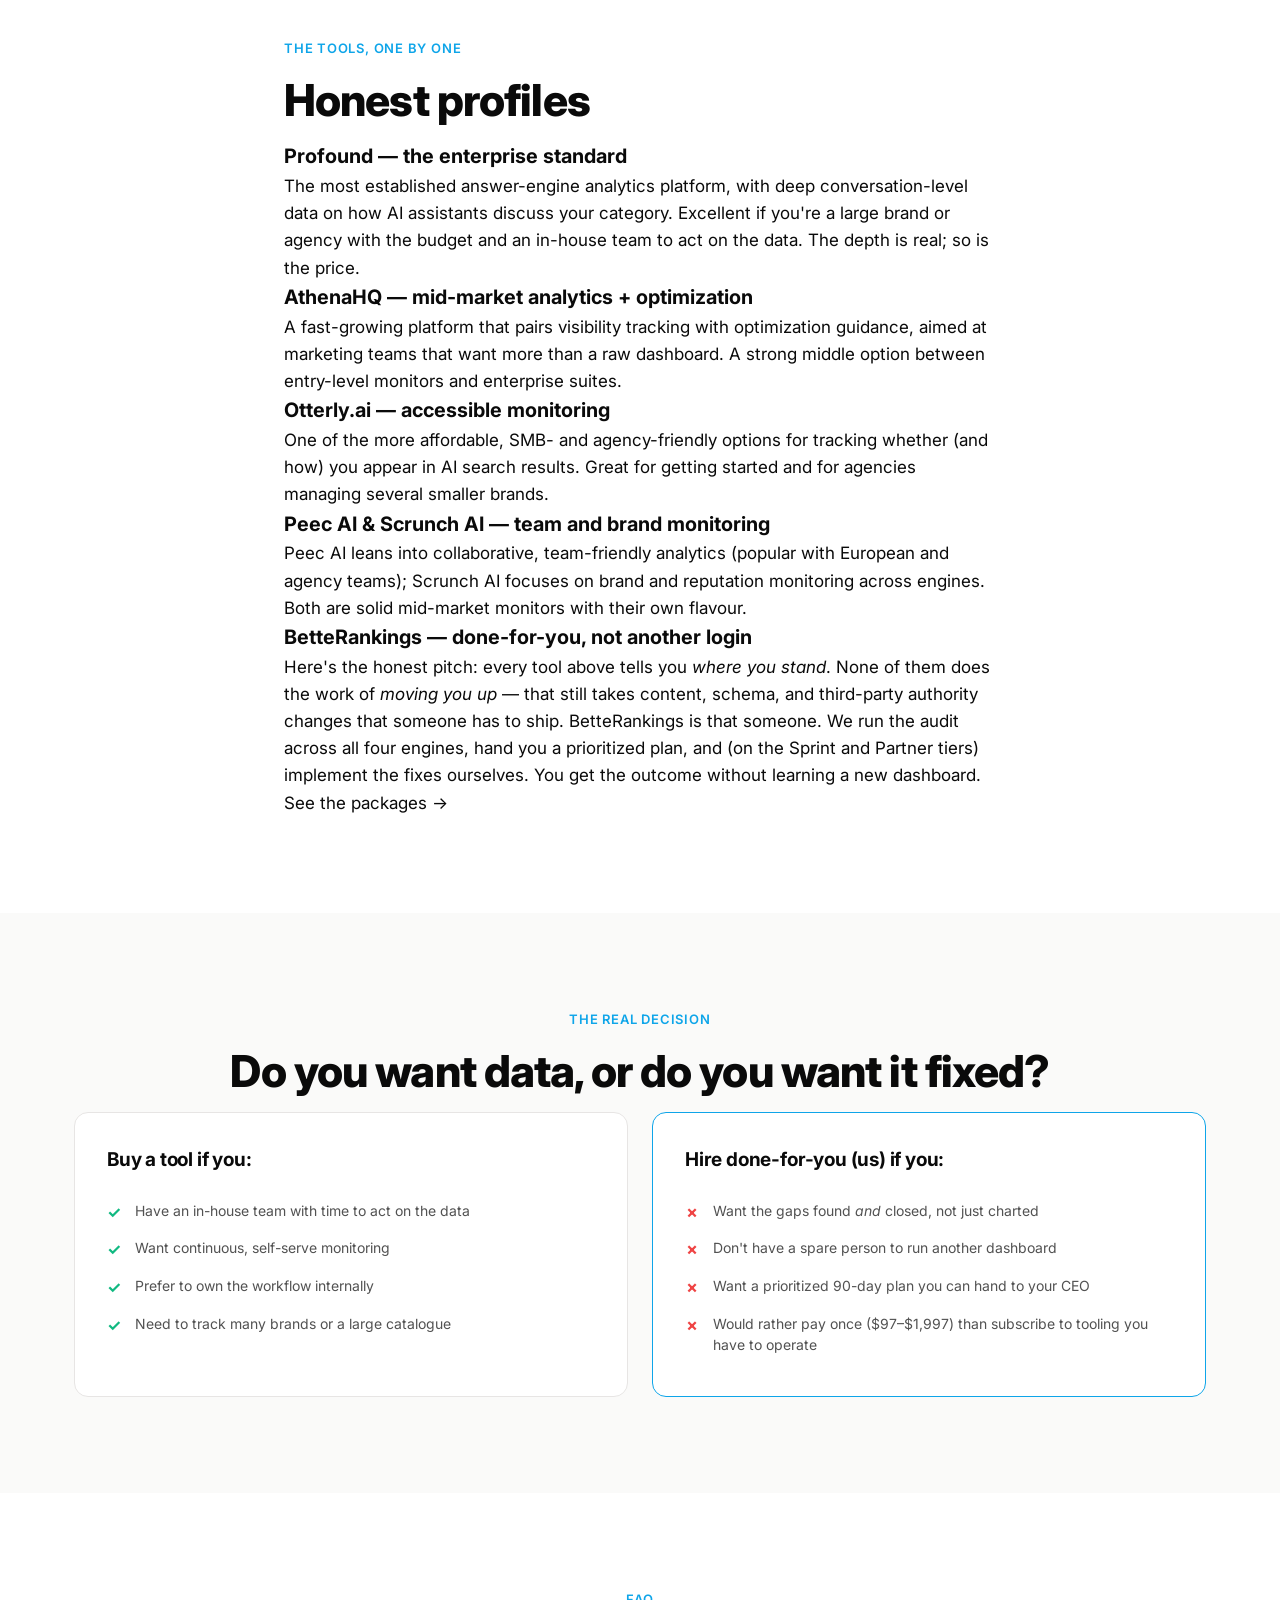
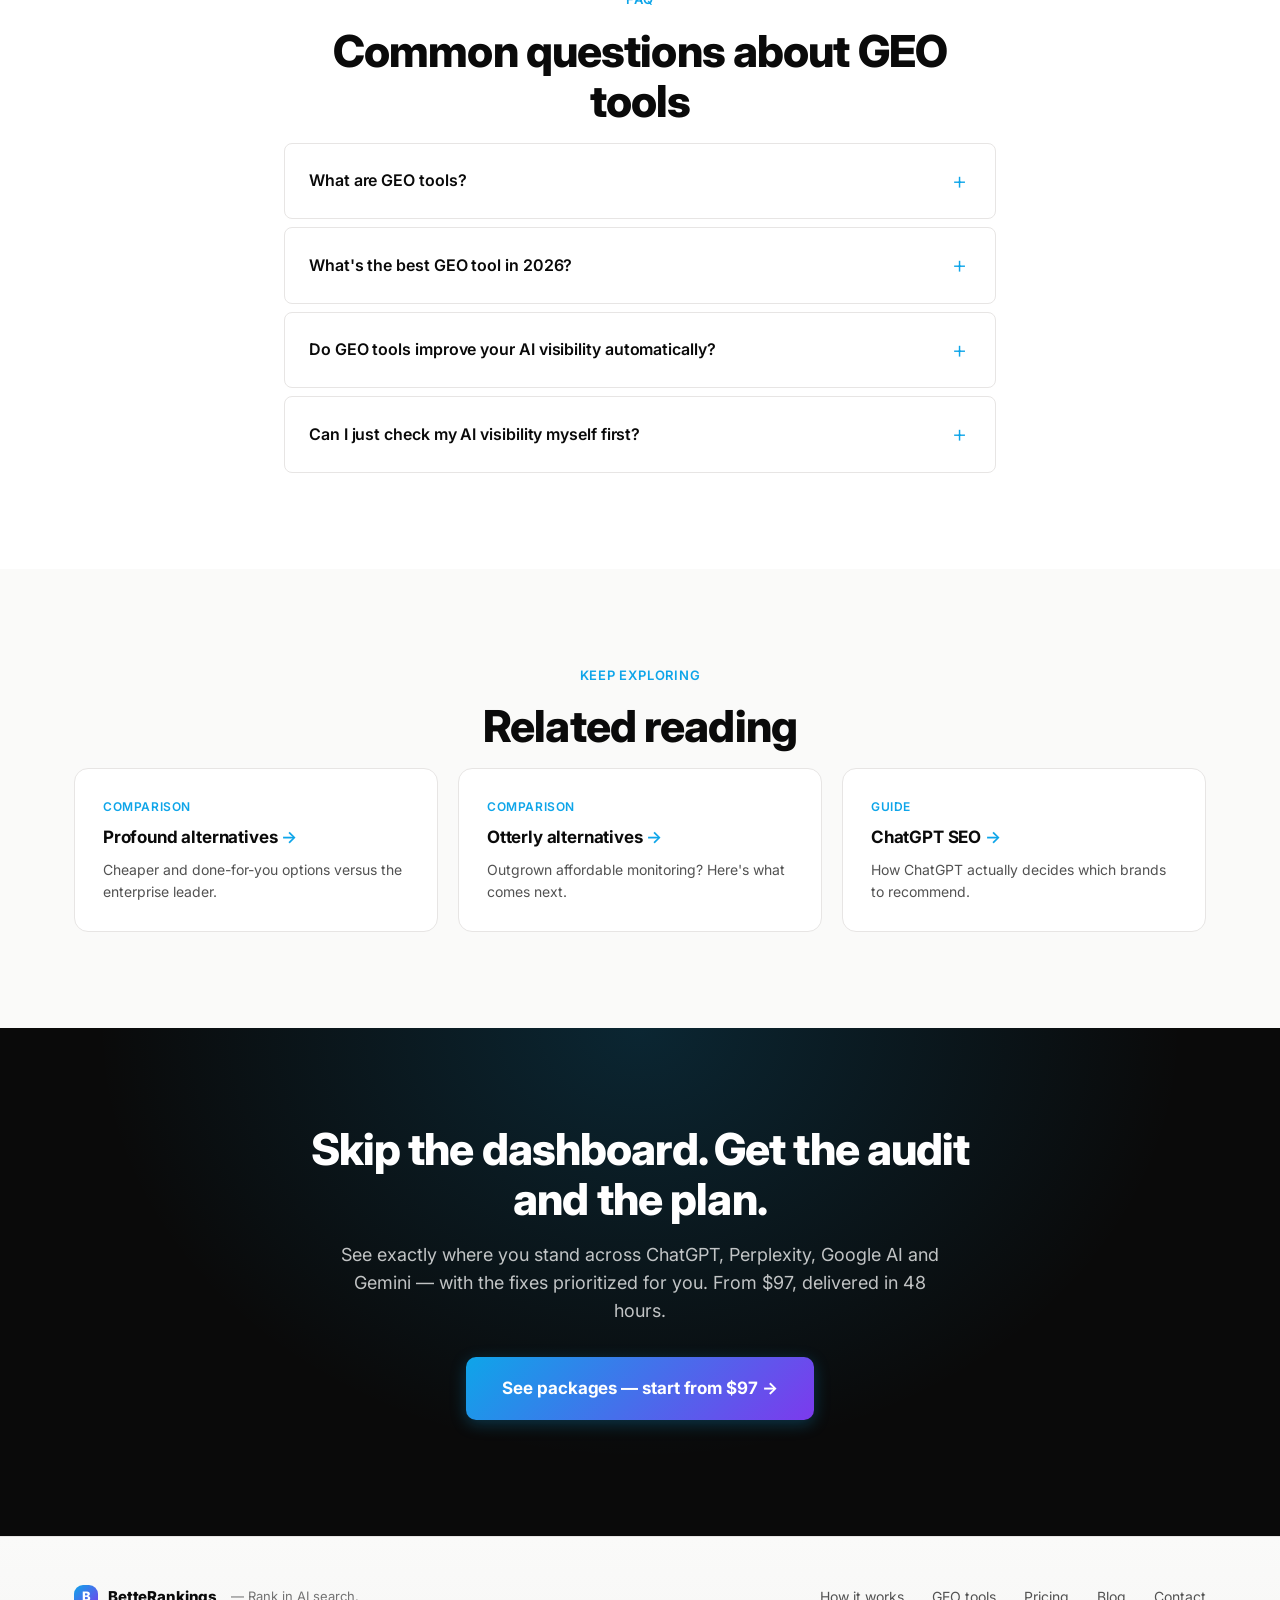
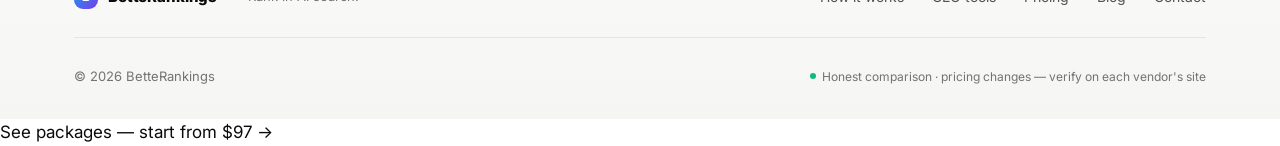
==== commit 9aa845e1: "Enrich cluster pages: add 'Related reading' cross-link cards (substance + internal linking + retenti" ====
--- a/best-geo-tools/index.html
+++ b/best-geo-tools/index.html
@@ -191,6 +191,18 @@
     </div>
   </section>
 
+  <section class="section section-alt">
+    <div class="container">
+      <div class="section-eyebrow centered">Keep exploring</div>
+      <h2 class="section-title centered">Related reading</h2>
+      <div class="metrics-grid">
+        <a class="metric-card link-card" href="/alternatives/profound/"><div class="lc-kicker">Comparison</div><h3>Profound alternatives <span class="lc-arrow">&rarr;</span></h3><p>Cheaper and done-for-you options versus the enterprise leader.</p></a>
+        <a class="metric-card link-card" href="/alternatives/otterly/"><div class="lc-kicker">Comparison</div><h3>Otterly alternatives <span class="lc-arrow">&rarr;</span></h3><p>Outgrown affordable monitoring? Here's what comes next.</p></a>
+        <a class="metric-card link-card" href="/chatgpt-seo/"><div class="lc-kicker">Guide</div><h3>ChatGPT SEO <span class="lc-arrow">&rarr;</span></h3><p>How ChatGPT actually decides which brands to recommend.</p></a>
+      </div>
+    </div>
+  </section>
+
   <section id="final-cta" class="section section-dark">
     <div class="container narrow">
       <div class="cta-stack">
--- a/styles.css
+++ b/styles.css
@@ -649,12 +649,52 @@
   .pricing-grid.pricing-4col { grid-template-columns: 1fr; }
 }
 /* keep buy buttons aligned across cards despite variable-length copy */
-.price-outcome { min-height: 68px; }
-.price-guarantee { min-height: 50px; }
+.price-outcome { min-height: 72px; }
+.price-guarantee { min-height: 58px; display: flex; align-items: center; }
+.paypal-trust { min-height: 34px; display: flex; align-items: center; justify-content: center; text-align: center; }
+.price-fineprint { min-height: 34px; }
 .trust-badges svg, .announce-bar svg { width: 15px; height: 15px; vertical-align: -3px; margin-right: 4px; opacity: 0.85; }
 .check-list { list-style: none; margin: 18px 0 0; padding: 0; }
 .check-list li { position: relative; padding: 8px 0 8px 30px; font-size: 16px; color: var(--color-text, #1a2233); line-height: 1.55; }
 .check-list li::before { content: '\2713'; position: absolute; left: 0; top: 8px; width: 20px; height: 20px; line-height: 20px; text-align: center; font-size: 12px; font-weight: 700; color: #fff; background: linear-gradient(135deg, #0EA5E9, #7C3AED); border-radius: 50%; }
+
+/* === Animated AI-citation-network hero visual === */
+.hero-visual {
+  position: relative;
+  width: 100%;
+  aspect-ratio: 1 / 0.9;
+  min-height: 380px;
+  max-height: 520px;
+  border-radius: var(--radius-lg);
+  background: radial-gradient(120% 100% at 62% 38%, #ffffff 0%, #f3f6fb 60%, #e9eef7 100%);
+  border: 1px solid var(--color-border);
+  box-shadow: var(--shadow-lg);
+  overflow: hidden;
+}
+.geo-network { position: absolute; inset: 0; width: 100%; height: 100%; display: block; }
+.hv-tag { position: absolute; font-size: 11px; font-weight: 600; letter-spacing: 0.04em; text-transform: uppercase; color: var(--color-text-soft); pointer-events: none; }
+.hv-tag-tl { left: 22px; top: 20px; display: inline-flex; align-items: center; gap: 8px; }
+.hv-tag-tl::before { content: ''; width: 7px; height: 7px; border-radius: 50%; background: var(--color-success); animation: hvPulse 2.2s ease-in-out infinite; }
+.hv-tag-br { right: 18px; bottom: 20px; max-width: 56%; text-align: right; text-transform: none; letter-spacing: 0; font-weight: 500; font-size: 10.5px; }
+.hv-score { position: absolute; left: 22px; bottom: 16px; display: flex; align-items: baseline; gap: 7px; pointer-events: none; }
+.hv-score-num { font-size: 42px; font-weight: 800; letter-spacing: -0.03em; line-height: 1; background: var(--color-grad); -webkit-background-clip: text; background-clip: text; -webkit-text-fill-color: transparent; }
+.hv-score-unit { font-size: 13px; font-weight: 500; color: var(--color-text-soft); }
+@keyframes hvPulse { 0%, 100% { box-shadow: 0 0 0 0 rgba(16,185,129,0.4); } 50% { box-shadow: 0 0 0 6px rgba(16,185,129,0); } }
+
+/* === Premium polish === */
+::selection { background: rgba(14,165,233,0.20); color: var(--color-text); }
+::-webkit-scrollbar { width: 11px; height: 11px; }
+::-webkit-scrollbar-track { background: transparent; }
+::-webkit-scrollbar-thumb { background: #d6d3d1; border-radius: 8px; border: 3px solid #ffffff; }
+::-webkit-scrollbar-thumb:hover { background: #b9b5b1; }
+
+/* === Related-reading link cards === */
+.link-card { display: block; text-decoration: none; color: inherit; cursor: pointer; }
+.link-card:hover { transform: translateY(-3px); box-shadow: var(--shadow-md); border-color: var(--color-accent); }
+.link-card .lc-kicker { font-size: 12px; font-weight: 600; letter-spacing: 0.05em; text-transform: uppercase; color: var(--color-accent); margin-bottom: 8px; }
+.link-card h3 { font-size: 17px; font-weight: 700; letter-spacing: -0.01em; margin-bottom: 8px; color: var(--color-text); }
+.link-card p { font-size: 14px; line-height: 1.55; color: var(--color-text-muted); margin: 0; }
+.link-card .lc-arrow { color: var(--color-accent); font-weight: 600; }
 .price-card {
   padding: 32px 24px;
   background: white;
